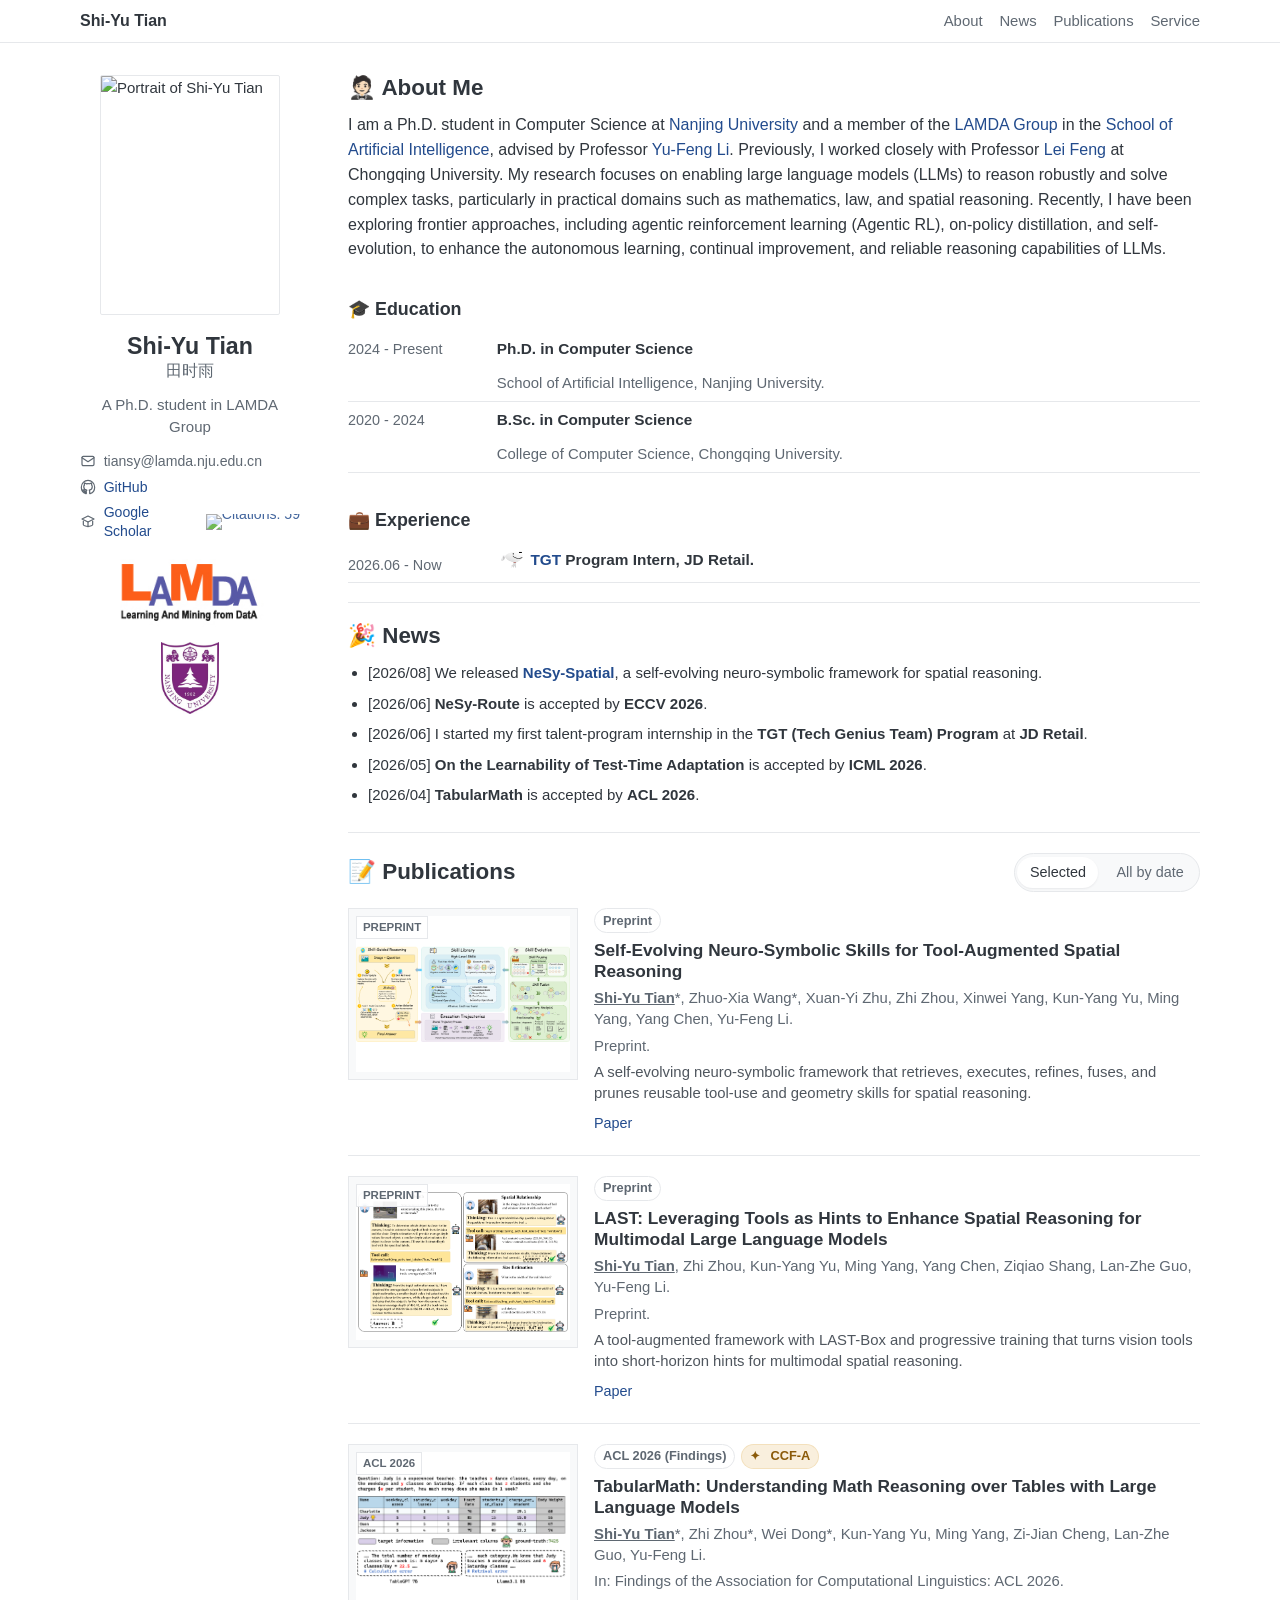
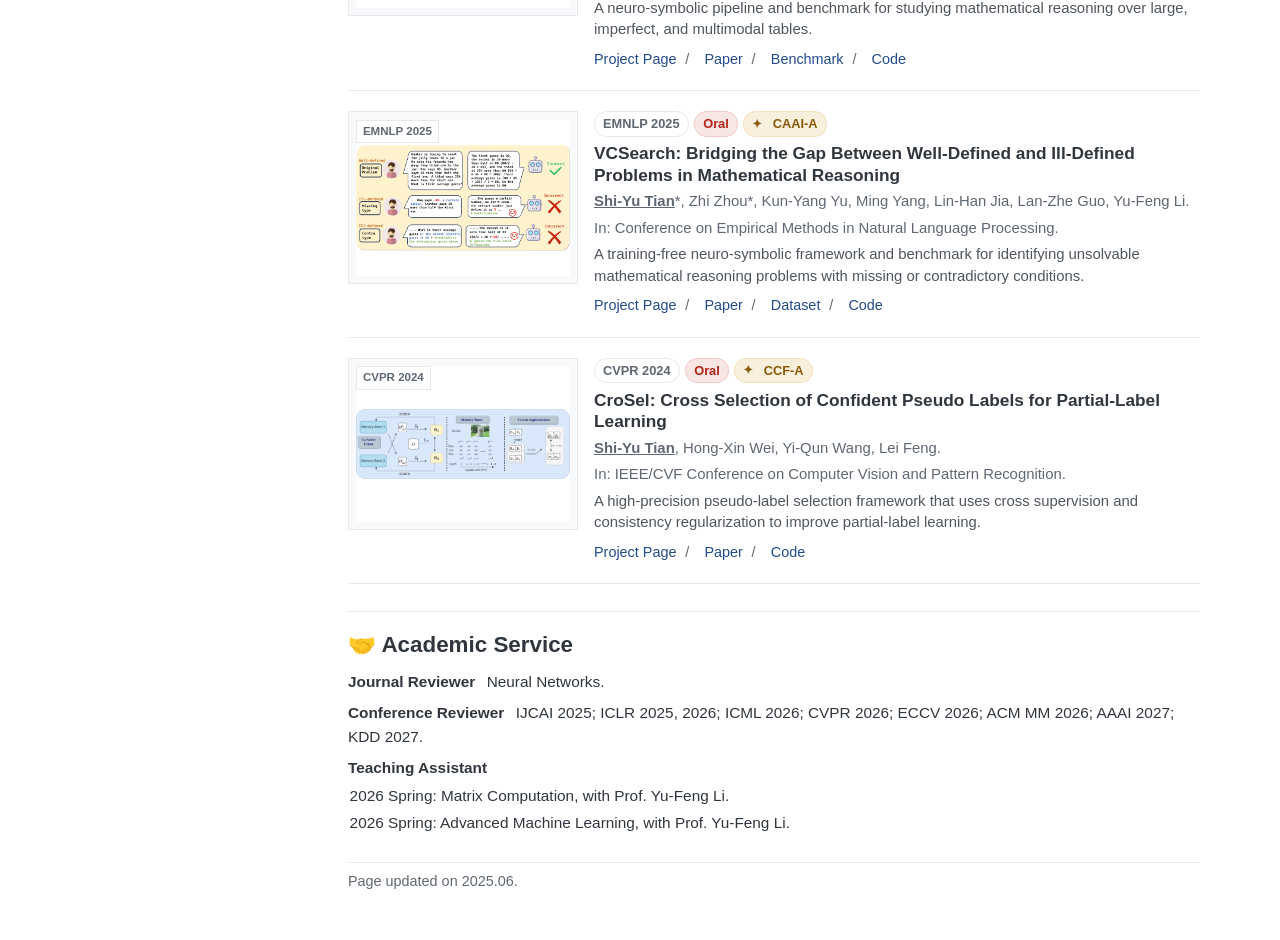
==== index.html @ d5ef9cfc "Update About Me research profile" ====
<!DOCTYPE html>
<html lang="en">
<head>
  <meta charset="utf-8">
  <meta name="viewport" content="width=device-width, initial-scale=1">
  <title>Shi-Yu Tian | Homepage</title>
  <meta
    name="description"
    content="Shi-Yu Tian, Ph.D. student at LAMDA Group, Nanjing University. Research interests include spatial intelligence, neuro-symbolic AI, and trustworthy AI."
  >
  <style>
    :root {
      --bg: #ffffff;
      --bg-soft: #ffffff;
      --card: rgba(255, 255, 255, 0.84);
      --card-strong: #ffffff;
      --ink: #18324a;
      --muted: #61717f;
      --line: rgba(24, 50, 74, 0.1);
      --accent: #b86333;
      --accent-soft: rgba(184, 99, 51, 0.12);
      --forest: #1d6a57;
      --forest-soft: rgba(29, 106, 87, 0.12);
      --gold: #d89a2b;
      --shadow: 0 24px 60px rgba(31, 45, 61, 0.12);
      --display: "Iowan Old Style", "Palatino Linotype", "Book Antiqua", Georgia, serif;
      --body: "Aptos", "Segoe UI", "Helvetica Neue", Arial, sans-serif;
      --mono: "Cascadia Code", "Consolas", "Lucida Console", monospace;
    }

    * { box-sizing: border-box; }
    html { scroll-behavior: smooth; }

    body {
      margin: 0;
      color: var(--ink);
      font-family: var(--body);
      line-height: 1.7;
      background: #ffffff;
    }

    body::before {
      content: none;
    }

    a { color: inherit; text-decoration: none; }
    img { display: block; max-width: 100%; }

    .shell {
      width: min(1020px, calc(100% - 2rem));
      margin: 0 auto;
      position: relative;
      z-index: 1;
    }

    .topbar {
      position: sticky;
      top: 0;
      z-index: 10;
      backdrop-filter: blur(12px);
      background: rgba(255, 255, 255, 0.86);
      border-bottom: 1px solid rgba(24, 50, 74, 0.08);
    }

    .topbar-inner {
      display: flex;
      justify-content: space-between;
      align-items: center;
      gap: 1rem;
      padding: 0.9rem 0;
    }

    .brand {
      display: inline-flex;
      align-items: center;
      gap: 0.8rem;
      font-family: var(--display);
      font-size: 1rem;
      letter-spacing: 0.02em;
    }

    .brand-name {
      font-weight: 700;
    }

    .brand-mark {
      width: 2.35rem;
      height: 2.35rem;
      display: grid;
      place-items: center;
      border-radius: 0.85rem;
      color: #fff8f0;
      background: linear-gradient(145deg, var(--accent) 0%, #cf8557 48%, #f0c36e 100%);
      box-shadow: 0 12px 24px rgba(184, 99, 51, 0.22);
      font-family: var(--mono);
      font-size: 0.95rem;
      font-weight: 700;
    }

    .nav {
      display: flex;
      flex-wrap: wrap;
      gap: 0.95rem;
      color: var(--muted);
      font-size: 0.95rem;
    }

    .nav a:hover { color: var(--ink); }

    .nav-cta {
      display: inline-flex;
      align-items: center;
      justify-content: center;
      padding: 0.14rem 0.46rem;
      border-radius: 0.72rem;
      border: 1px solid rgba(24, 50, 74, 0.05);
      background: rgba(184, 99, 51, 0.05);
      color: var(--muted);
      font-weight: 450;
      font-size: inherit;
    }

    .nav-cta:hover {
      color: var(--ink);
      border-color: rgba(24, 50, 74, 0.08);
      background: rgba(184, 99, 51, 0.08);
    }

    .hero {
      padding: clamp(3rem, 5vw, 4.8rem) 0 2.4rem;
      display: grid;
      grid-template-columns: 290px minmax(0, 1.08fr);
      gap: 1.1rem;
      align-items: stretch;
    }

    .panel {
      border-radius: 1.7rem;
      border: 1px solid rgba(24, 50, 74, 0.08);
      background: var(--card);
      box-shadow: var(--shadow);
      backdrop-filter: blur(14px);
    }

    .profile-panel,
    .intro-panel,
    .section-card,
    .paper-card,
    .mini-card,
    .timeline-card {
      padding: 1.3rem;
    }

    .profile-panel {
      display: grid;
      gap: 1rem;
      align-content: start;
    }

    .portrait-frame {
      padding: 0.8rem;
      border-radius: 1.35rem;
      background: linear-gradient(180deg, rgba(255, 255, 255, 0.92) 0%, rgba(246, 242, 234, 0.72) 100%);
      border: 1px solid rgba(24, 50, 74, 0.08);
    }

    .portrait-frame img {
      width: 100%;
      aspect-ratio: 3 / 4;
      object-fit: cover;
      border-radius: 1rem;
    }

    .badge-row,
    .paper-links {
      display: flex;
      flex-wrap: wrap;
      gap: 0.65rem;
    }

    .profile-caption {
      color: var(--muted);
      font-size: 0.98rem;
      font-weight: 600;
      line-height: 1.45;
      text-align: center;
    }

    .hero-name {
      margin: 0;
      text-align: center;
      font-family: var(--display);
      font-size: clamp(1.95rem, 3.1vw, 2.7rem);
      line-height: 1.02;
      letter-spacing: -0.03em;
    }

    .hero-name span {
      display: block;
      margin-top: 0.22rem;
      color: var(--muted);
      font-size: clamp(0.98rem, 1.6vw, 1.18rem);
      font-family: var(--body);
      letter-spacing: 0.02em;
      font-weight: 700;
    }

    .pill,
    .link-pill,
    .meta-pill {
      display: inline-flex;
      align-items: center;
      justify-content: center;
      gap: 0.4rem;
      min-height: 2rem;
      padding: 0.35rem 0.8rem;
      border-radius: 999px;
      border: 1px solid rgba(24, 50, 74, 0.09);
      background: rgba(255, 255, 255, 0.9);
      font-size: 0.87rem;
      font-weight: 700;
      color: var(--ink);
    }

    .pill.accent,
    .link-pill.primary {
      color: #fff8f0;
      background: linear-gradient(135deg, var(--forest) 0%, #2a8a72 100%);
      border-color: transparent;
    }

    .pill.soft {
      background: var(--accent-soft);
      color: var(--accent);
      border-color: transparent;
    }

    .logo-grid {
      display: grid;
      grid-template-columns: 1fr 110px;
      gap: 0.8rem;
      align-items: center;
    }

    .logo-card {
      display: grid;
      place-items: center;
      min-height: 82px;
      padding: 0.7rem;
      border-radius: 1rem;
      border: 1px solid rgba(24, 50, 74, 0.08);
      background: rgba(255, 255, 255, 0.9);
    }

    .logo-card img {
      max-height: 70px;
      object-fit: contain;
    }

    .intro-panel {
      padding: 1.55rem;
      display: grid;
      gap: 0.95rem;
      align-content: start;
    }

    .eyebrow {
      color: var(--forest);
      text-transform: uppercase;
      letter-spacing: 0.08em;
      font-size: 0.82rem;
      font-weight: 800;
    }

    .lede {
      margin: 0;
      max-width: 760px;
      color: var(--muted);
      font-size: 1.02rem;
    }

    .lede a {
      color: var(--ink);
      font-weight: 600;
      text-decoration: underline;
      text-decoration-thickness: 1px;
      text-underline-offset: 2px;
    }

    .lede a:hover {
      color: var(--forest);
    }

    .identity-list {
      display: flex;
      flex-wrap: wrap;
      gap: 0.85rem 1.2rem;
      align-items: center;
      margin-top: 0.35rem;
    }

    .identity-item {
      display: inline-flex;
      align-items: center;
      gap: 0.55rem;
      padding: 0;
      border: none;
      background: transparent;
      color: var(--muted);
      font-size: 0.92rem;
      line-height: 1;
    }

    .identity-icon {
      width: 1rem;
      height: 1rem;
      flex: 0 0 auto;
      color: var(--forest);
    }

    .identity-item a {
      color: var(--ink);
      font-weight: 600;
      text-decoration: underline;
      text-decoration-thickness: 1px;
      text-underline-offset: 2px;
    }

    .identity-item a:hover {
      color: var(--forest);
    }

    .education-block {
      margin-top: 0.3rem;
      padding: 1.15rem 1.2rem;
      border-radius: 1.3rem;
      border: 1px solid rgba(24, 50, 74, 0.08);
      background: linear-gradient(180deg, rgba(255, 255, 255, 0.96) 0%, rgba(246, 242, 234, 0.84) 100%);
    }

    .education-title {
      margin: 0 0 0.85rem;
      font-size: 1rem;
      font-weight: 800;
      letter-spacing: 0.03em;
      text-transform: uppercase;
      color: var(--accent);
    }

    .education-list {
      display: grid;
      gap: 0.9rem;
    }

    .edu-item {
      display: grid;
      gap: 0.18rem;
      padding-left: 1rem;
      border-left: 2px solid rgba(24, 50, 74, 0.12);
    }

    .edu-period {
      color: var(--forest);
      font-size: 0.86rem;
      font-weight: 800;
      letter-spacing: 0.04em;
      text-transform: uppercase;
    }

    .edu-degree {
      font-size: 1rem;
      font-weight: 700;
      color: var(--ink);
    }

    .edu-meta {
      color: var(--muted);
      font-size: 0.94rem;
    }

    .interest-grid,
    .timeline-grid,
    .section-grid {
      display: grid;
      gap: 1rem;
    }

    .mini-card {
      border-radius: 1.25rem;
      background: linear-gradient(180deg, rgba(255, 255, 255, 0.98) 0%, rgba(247, 243, 234, 0.84) 100%);
      border: 1px solid rgba(24, 50, 74, 0.08);
    }

    .mini-card h3,
    .section-title,
    .paper-content h3,
    .timeline-card h3 {
      margin: 0 0 0.45rem;
      font-size: 1.04rem;
    }

    .mini-card p,
    .timeline-card p,
    .section-intro {
      margin: 0;
      color: var(--muted);
      font-size: 0.95rem;
    }

    .section {
      padding: 1rem 0 2.7rem;
    }

    .section-head {
      display: flex;
      justify-content: space-between;
      align-items: end;
      gap: 1rem;
      margin-bottom: 1.15rem;
    }

    .section-label {
      color: var(--accent);
      text-transform: uppercase;
      letter-spacing: 0.08em;
      font-size: 0.82rem;
      font-weight: 800;
      margin-bottom: 0.25rem;
    }

    .section-title {
      font-family: var(--display);
      font-size: clamp(1.6rem, 3vw, 2.3rem);
      line-height: 1.1;
    }

    .plain-panel {
      padding: 1.35rem 1.4rem;
      border-radius: 1.35rem;
      border: 1px solid rgba(24, 50, 74, 0.08);
      background: linear-gradient(180deg, rgba(255, 255, 255, 0.98) 0%, rgba(245, 241, 233, 0.84) 100%);
    }

    .plain-panel p {
      margin: 0;
      color: var(--muted);
      font-size: 0.98rem;
    }

    .news-list {
      margin: 0;
      padding-left: 1.2rem;
      color: var(--muted);
    }

    .news-panel .news-list {
      max-height: 9rem;
      overflow-y: auto;
      padding-right: 0.75rem;
      scrollbar-gutter: stable;
    }

    .news-panel .news-list::-webkit-scrollbar {
      width: 0.45rem;
    }

    .news-panel .news-list::-webkit-scrollbar-track {
      background: rgba(24, 50, 74, 0.06);
      border-radius: 999px;
    }

    .news-panel .news-list::-webkit-scrollbar-thumb {
      background: rgba(24, 50, 74, 0.24);
      border-radius: 999px;
    }

    .news-list li + li {
      margin-top: 0.75rem;
    }

    .news-list a {
      color: var(--ink);
      text-decoration: underline;
      text-decoration-thickness: 1px;
      text-underline-offset: 2px;
    }

    .service-list {
      display: grid;
      gap: 0.85rem;
    }

    .service-item {
      color: var(--muted);
      font-size: 0.98rem;
    }

    .service-item strong {
      color: var(--ink);
      margin-right: 0.45rem;
    }

    .service-lines {
      display: grid;
      gap: 0.2rem;
      margin-top: 0.28rem;
      padding-left: 0.1rem;
    }

    .news-icon {
      display: inline-flex;
      align-items: center;
      justify-content: center;
      width: 1rem;
      height: 1rem;
      margin-right: 0.28rem;
      color: var(--gold);
      font-size: 0.86rem;
      vertical-align: -0.06rem;
    }

    .timeline-card {
      border-radius: 1.35rem;
      background: linear-gradient(180deg, rgba(255, 255, 255, 0.98) 0%, rgba(242, 236, 225, 0.84) 100%);
      border: 1px solid rgba(24, 50, 74, 0.08);
    }

    .timeline-date {
      display: inline-flex;
      margin-bottom: 0.7rem;
      padding: 0.22rem 0.58rem;
      border-radius: 999px;
      background: var(--forest-soft);
      color: var(--forest);
      font-size: 0.82rem;
      font-weight: 800;
      letter-spacing: 0.04em;
      text-transform: uppercase;
    }

    .pub-group + .pub-group {
      margin-top: 2rem;
    }

    .pub-group-title {
      margin: 0 0 0.85rem;
      font-family: var(--display);
      font-size: 1.45rem;
    }

    .paper-list {
      display: grid;
      gap: 1rem;
    }

    .paper-card {
      display: grid;
      grid-template-columns: minmax(320px, 0.92fr) minmax(0, 1fr);
      gap: 1rem;
      align-items: stretch;
      border-radius: 1.5rem;
      background: linear-gradient(180deg, rgba(255, 255, 255, 0.98) 0%, rgba(245, 241, 233, 0.84) 100%);
      border: 1px solid rgba(24, 50, 74, 0.08);
    }

    .paper-thumb {
      min-height: 228px;
      border-radius: 1.1rem;
      overflow: hidden;
      position: relative;
      isolation: isolate;
      border: 1px solid rgba(24, 50, 74, 0.08);
      background: linear-gradient(135deg, #eef1f7 0%, #faf5ea 100%);
    }

    .paper-thumb img {
      width: 100%;
      height: 100%;
      object-fit: cover;
    }

    .paper-thumb.teaser-contain {
      padding: 0.75rem;
      background: linear-gradient(135deg, #eef2f8 0%, #f7f3eb 100%);
    }

    .paper-thumb.teaser-contain img {
      object-fit: contain;
      border-radius: 0.75rem;
      background: #f5f7fb;
    }

    .thumb-badge {
      position: absolute;
      top: 0.9rem;
      left: 0.9rem;
      z-index: 2;
      padding: 0.28rem 0.58rem;
      border-radius: 999px;
      background: rgba(255, 255, 255, 0.94);
      color: var(--ink);
      font-size: 0.76rem;
      font-weight: 800;
      letter-spacing: 0.04em;
      text-transform: uppercase;
    }

    .thumb-shell {
      height: 100%;
      padding: 1rem;
      display: grid;
      align-content: space-between;
      position: relative;
      overflow: hidden;
    }

    .thumb-shell::before,
    .thumb-shell::after {
      content: "";
      position: absolute;
      border-radius: 999px;
      opacity: 0.88;
    }

    .thumb-title {
      position: relative;
      z-index: 1;
      font-family: var(--display);
      font-size: 2rem;
      line-height: 0.95;
      color: #fffaf2;
      letter-spacing: -0.04em;
    }

    .thumb-subtitle {
      position: relative;
      z-index: 1;
      color: rgba(255, 250, 242, 0.84);
      font-size: 0.9rem;
      font-weight: 600;
      max-width: 220px;
    }

    .thumb-notes {
      position: relative;
      z-index: 1;
      display: flex;
      flex-wrap: wrap;
      gap: 0.45rem;
    }

    .thumb-note {
      padding: 0.18rem 0.5rem;
      border-radius: 999px;
      background: rgba(255, 255, 255, 0.18);
      border: 1px solid rgba(255, 255, 255, 0.16);
      color: #fffaf2;
      font-size: 0.76rem;
      font-weight: 700;
    }

    .thumb-crosel {
      background: linear-gradient(145deg, #243a6f 0%, #2e7f89 52%, #f0bb6d 100%);
    }

    .thumb-crosel::before {
      width: 120px;
      height: 120px;
      right: -26px;
      top: -30px;
      background: rgba(255, 255, 255, 0.12);
    }

    .thumb-crosel::after {
      width: 180px;
      height: 180px;
      left: -50px;
      bottom: -58px;
      background: rgba(255, 255, 255, 0.08);
    }

    .thumb-crosel .bars {
      position: absolute;
      inset: auto 1rem 1rem auto;
      display: grid;
      gap: 0.35rem;
      z-index: 1;
    }

    .thumb-crosel .bars span {
      display: block;
      width: 92px;
      height: 14px;
      border-radius: 999px;
      background: rgba(255, 255, 255, 0.3);
    }

    .thumb-crosel .bars span:nth-child(2) { width: 62px; background: rgba(255, 255, 255, 0.52); }
    .thumb-crosel .bars span:nth-child(3) { width: 78px; background: rgba(255, 255, 255, 0.18); }

    .thumb-ddi { background: linear-gradient(145deg, #16324a 0%, #356f83 48%, #86c0b8 100%); }
    .thumb-lawgpt { background: linear-gradient(145deg, #4c2e26 0%, #93603a 42%, #f0c177 100%); }
    .thumb-tabular { background: linear-gradient(145deg, #4c2147 0%, #7a4667 45%, #f1b58c 100%); }

    .thumb-grid-art {
      position: absolute;
      inset: auto 1rem 1rem auto;
      width: 110px;
      height: 74px;
      display: grid;
      grid-template-columns: repeat(3, 1fr);
      gap: 0.3rem;
      z-index: 1;
    }

    .thumb-grid-art span {
      border-radius: 0.5rem;
      background: rgba(255, 255, 255, 0.22);
      border: 1px solid rgba(255, 255, 255, 0.16);
    }

    .paper-content {
      display: grid;
      gap: 0.7rem;
      align-content: start;
    }

    .paper-head {
      display: flex;
      flex-wrap: wrap;
      gap: 0.45rem;
    }

    .meta-pill {
      font-size: 0.76rem;
      min-height: 1.8rem;
      padding-inline: 0.7rem;
    }

    .meta-pill.oral {
      background: rgba(196, 52, 46, 0.12);
      color: #b42318;
      border-color: transparent;
    }

    .meta-pill.rank {
      background: rgba(24, 50, 74, 0.08);
      color: var(--ink);
      border-color: transparent;
    }

    .meta-pill.highlight-rank {
      background: rgba(216, 154, 43, 0.14);
      color: #9b6406;
      border-color: transparent;
    }

    .meta-pill.highlight-rank::before {
      content: "✦";
      margin-right: 0.3rem;
      font-size: 0.78rem;
      line-height: 1;
    }

    .paper-content h3 {
      font-size: 1.25rem;
      line-height: 1.25;
    }

    .paper-authors,
    .paper-venue,
    .paper-summary {
      margin: 0;
      color: var(--muted);
      font-size: 0.95rem;
    }

    .paper-summary {
      color: #7a5333;
    }

    .link-pill {
      transition: transform 180ms ease, box-shadow 180ms ease;
    }

    .link-pill:hover {
      transform: translateY(-2px);
      box-shadow: 0 10px 18px rgba(24, 50, 74, 0.1);
    }

    .section-grid {
      grid-template-columns: repeat(3, minmax(0, 1fr));
    }

    .footer {
      padding: 1.2rem 0 3rem;
      color: var(--muted);
      font-size: 0.94rem;
    }

    .fade-up {
      opacity: 0;
      transform: translateY(18px);
      animation: fade-up 700ms ease forwards;
      animation-delay: var(--delay, 0ms);
    }

    @keyframes fade-up {
      to {
        opacity: 1;
        transform: translateY(0);
      }
    }

    @media (max-width: 980px) {
      .hero,
      .paper-card,
      .section-grid {
        grid-template-columns: 1fr;
      }
    }

    @media (max-width: 720px) {
      .topbar-inner,
      .section-head {
        flex-direction: column;
        align-items: start;
      }

      .paper-links {
        width: 100%;
      }

      .link-pill,
      .paper-links .link-pill {
        flex: 1 1 160px;
      }

      .logo-grid {
        grid-template-columns: 1fr;
      }
    }

    /* Simplified homepage pass inspired by zhouz.dev. */
    :root {
      --bg: #ffffff;
      --ink: #30363d;
      --muted: #5f6872;
      --line: #e6e8eb;
      --accent: #224b8d;
      --accent-soft: #f4f7fb;
      --forest: #224b8d;
      --forest-soft: #edf3fb;
      --gold: #a45c1d;
      --shadow: none;
      --display: "Trebuchet MS", "Aptos", "Segoe UI", Helvetica, Arial, sans-serif;
      --body: "Trebuchet MS", "Aptos", "Segoe UI", Helvetica, Arial, sans-serif;
      --mono: Monaco, Consolas, "Lucida Console", monospace;
    }

    body {
      color: var(--ink);
      font-size: 15px;
      line-height: 1.55;
      background: var(--bg);
    }

    a {
      color: var(--accent);
      text-decoration: none;
    }

    a:hover {
      color: #142d55;
      text-decoration: underline;
      text-underline-offset: 2px;
    }

    .shell {
      width: min(1120px, calc(100% - 2rem));
    }

    .topbar {
      background: rgba(255, 255, 255, 0.96);
      border-bottom: 1px solid var(--line);
      backdrop-filter: none;
    }

    .topbar-inner {
      padding: 0.55rem 0;
    }

    .brand {
      gap: 0;
      color: var(--ink);
      font-family: var(--body);
      font-weight: 700;
      letter-spacing: 0;
    }

    .brand-mark {
      display: none;
    }

    .nav {
      gap: 1.05rem;
      color: var(--muted);
      font-size: 0.93rem;
    }

    .nav a {
      color: inherit;
    }

    .nav a:hover {
      color: var(--accent);
    }

    .nav-cta {
      padding: 0;
      border: 0;
      background: transparent;
      color: inherit;
      font-weight: 400;
    }

    .site-layout {
      display: grid;
      grid-template-columns: 220px minmax(0, 1fr);
      gap: clamp(1.8rem, 4vw, 3rem);
      align-items: start;
      padding-top: 2rem;
    }

    .content-flow {
      min-width: 0;
    }

    .panel,
    .plain-panel,
    .paper-card,
    .mini-card,
    .timeline-card,
    .education-block,
    .logo-card,
    .portrait-frame {
      border-radius: 0;
      box-shadow: none;
      backdrop-filter: none;
    }

    .profile-panel {
      position: sticky;
      top: 4.2rem;
      display: grid;
      gap: 0.8rem;
      align-content: start;
      justify-items: center;
      padding: 0;
      border: 0;
      background: transparent;
    }

    .portrait-frame {
      padding: 0;
      border: 0;
      background: transparent;
    }

    .portrait-frame img {
      width: 180px;
      height: auto;
      border-radius: 2px;
      object-fit: contain;
      border: 1px solid var(--line);
    }

    .hero-name {
      margin-top: 0.3rem;
      color: var(--ink);
      font-family: var(--body);
      font-size: 1.45rem;
      line-height: 1.18;
      letter-spacing: 0;
      text-align: center;
    }

    .hero-name span {
      margin-top: 0.12rem;
      color: var(--muted);
      font-family: var(--body);
      font-size: 1rem;
      font-weight: 400;
      letter-spacing: 0;
    }

    .profile-caption {
      color: var(--muted);
      font-size: 0.94rem;
      font-weight: 400;
      text-align: center;
    }

    .logo-grid {
      display: flex;
      flex-direction: column;
      align-items: center;
      justify-content: center;
      gap: 0.7rem;
      margin-top: 0.3rem;
    }

    .logo-card {
      min-height: 0;
      padding: 0;
      border: 0;
      background: transparent;
    }

    .logo-card img {
      max-width: 176px;
      max-height: 72px;
      object-fit: contain;
      opacity: 0.9;
    }

    .intro-panel {
      padding: 0 0 1.2rem;
      border: 0;
      background: transparent;
      display: grid;
      gap: 0.7rem;
    }

    .eyebrow,
    .section-label {
      color: var(--muted);
      font-size: 0.9rem;
      font-weight: 700;
      letter-spacing: 0;
      text-transform: none;
    }

    .lede {
      max-width: none;
      color: var(--ink);
      font-size: 1rem;
    }

    .lede a,
    .identity-item a,
    .news-list a {
      color: var(--accent);
      font-weight: 400;
      text-decoration: none;
    }

    .identity-list {
      display: grid;
      width: 100%;
      gap: 0.42rem;
      justify-items: start;
      margin-top: 0.1rem;
    }

    .identity-item {
      display: grid;
      grid-template-columns: 1rem minmax(0, 1fr);
      column-gap: 0.48rem;
      align-items: center;
      width: 100%;
      color: var(--muted);
      font-size: 0.88rem;
      line-height: 1.35;
      overflow-wrap: anywhere;
    }

    .identity-icon {
      grid-column: 1;
      color: var(--muted);
    }

    .profile-panel .identity-item > span,
    .profile-panel .identity-item > a:first-of-type {
      grid-column: 2;
    }

    .profile-panel .identity-item > a + a {
      grid-column: 2;
      margin-left: 0 !important;
      margin-top: 0.1rem;
    }

    .profile-panel .identity-item > .scholar-links {
      grid-column: 2;
      display: inline-flex;
      align-items: center;
      gap: 0.42rem;
      min-width: 0;
    }

    .profile-panel .scholar-links .citation-badge {
      flex: 0 0 auto;
      line-height: 0;
      opacity: 0.86;
    }

    .profile-panel .scholar-links .citation-badge img {
      height: 16px;
      width: auto;
      vertical-align: top;
    }

    .identity-item img {
      display: inline-block;
    }

    .education-block {
      margin-top: 0.4rem;
      padding: 0;
      border: 0;
      background: transparent;
    }

    .education-title {
      margin: 1rem 0 0.45rem;
      color: var(--ink);
      font-size: 1.12rem;
      letter-spacing: 0;
      text-transform: none;
    }

    .education-list {
      gap: 0;
    }

    .edu-item {
      grid-template-columns: 8.6rem minmax(0, 1fr);
      gap: 0.7rem;
      align-items: baseline;
      padding: 0.38rem 0;
      border-left: 0;
      border-bottom: 1px solid var(--line);
    }

    .edu-period {
      color: var(--muted);
      font-size: 0.9rem;
      font-weight: 400;
      letter-spacing: 0;
      text-transform: none;
    }

    .edu-degree {
      color: var(--ink);
      font-size: 0.96rem;
      font-weight: 700;
    }

    .edu-meta {
      grid-column: 2;
      color: var(--muted);
      font-size: 0.93rem;
    }

    .experience-line {
      display: inline-flex;
      align-items: center;
      gap: 0.35rem;
      min-width: 0;
      flex-wrap: wrap;
    }

    .jd-dog-icon {
      display: inline-flex;
      align-items: center;
      width: 28px;
      height: 20px;
      flex: 0 0 auto;
    }

    .jd-dog-icon img {
      width: 28px;
      height: 20px;
      object-fit: contain;
    }

    .section {
      padding: 1.25rem 0 1.7rem;
      border-top: 1px solid var(--line);
    }

    .section-head {
      display: block;
      margin-bottom: 0.7rem;
    }

    .section-label {
      display: none;
    }

    .section-title {
      margin: 0;
      color: var(--ink);
      font-family: var(--body);
      font-size: 1.4rem;
      line-height: 1.2;
      letter-spacing: 0;
    }

    .section-intro {
      max-width: none;
      margin-top: 0.35rem;
      color: var(--muted);
      font-size: 0.94rem;
    }

    .plain-panel {
      padding: 0;
      border: 0;
      background: transparent;
    }

    .news-panel .news-list {
      max-height: 9rem;
      overflow-y: auto;
      padding-right: 0.75rem;
      scrollbar-gutter: stable;
    }

    .news-panel .news-list::-webkit-scrollbar {
      width: 0.45rem;
    }

    .news-panel .news-list::-webkit-scrollbar-track {
      background: rgba(48, 54, 61, 0.06);
      border-radius: 999px;
    }

    .news-panel .news-list::-webkit-scrollbar-thumb {
      background: rgba(48, 54, 61, 0.24);
      border-radius: 999px;
    }

    .news-list {
      padding-left: 1.25rem;
      color: var(--ink);
    }

    .news-list li + li {
      margin-top: 0.45rem;
    }

    .news-icon {
      display: none;
    }

    .paper-list {
      gap: 1.25rem;
    }

    .paper-card {
      grid-template-columns: minmax(160px, 230px) minmax(0, 1fr);
      gap: 1rem;
      align-items: start;
      padding: 0 0 1.25rem;
      border: 0;
      border-bottom: 1px solid var(--line);
      background: transparent;
    }

    .paper-thumb {
      min-height: 0;
      aspect-ratio: 4 / 3;
      border-radius: 0;
      border: 1px solid var(--line);
      background: #f8f9fa;
    }

    .paper-thumb.teaser-contain {
      padding: 0.45rem;
      background: #f8f9fa;
    }

    .paper-thumb.teaser-contain img {
      border-radius: 0;
      background: #ffffff;
    }

    .thumb-badge {
      top: 0.45rem;
      left: 0.45rem;
      padding: 0.12rem 0.36rem;
      border-radius: 0;
      border: 1px solid var(--line);
      background: rgba(255, 255, 255, 0.92);
      color: var(--muted);
      font-size: 0.72rem;
      font-weight: 700;
      letter-spacing: 0;
    }

    .paper-content {
      gap: 0.3rem;
    }

    .paper-head {
      gap: 0.35rem;
      margin-bottom: 0.1rem;
    }

    .meta-pill {
      min-height: 1.55rem;
      padding: 0.12rem 0.5rem;
      border: 1px solid var(--line);
      border-radius: 999px;
      background: #ffffff;
      color: var(--muted);
      font-size: 0.8rem;
      font-weight: 700;
    }

    .meta-pill + .meta-pill::before {
      content: none;
    }

    .meta-pill.oral {
      background: rgba(196, 52, 46, 0.12);
      color: #b42318;
      border-color: rgba(196, 52, 46, 0.16);
    }

    .meta-pill.rank,
    .meta-pill.highlight-rank {
      background: rgba(216, 154, 43, 0.16);
      color: #8a5a09;
      border-color: rgba(216, 154, 43, 0.18);
    }

    .meta-pill.highlight-rank::before {
      content: "✦";
      margin-right: 0.25rem;
      font-size: 0.72rem;
      line-height: 1;
    }

    .paper-content h3 {
      margin: 0;
      color: var(--ink);
      font-size: 1.08rem;
      line-height: 1.25;
    }

    .paper-authors,
    .paper-venue,
    .paper-summary {
      color: var(--muted);
      font-size: 0.93rem;
      line-height: 1.45;
    }

    .paper-summary {
      color: #4f565e;
    }

    .paper-links {
      gap: 0.35rem 0.55rem;
      margin-top: 0.15rem;
    }

    .link-pill,
    .link-pill.primary {
      min-height: 0;
      padding: 0;
      border: 0;
      border-radius: 0;
      background: transparent;
      color: var(--accent);
      font-size: 0.9rem;
      font-weight: 400;
    }

    .link-pill:hover,
    .link-pill.primary:hover {
      transform: none;
      box-shadow: none;
      color: #142d55;
      text-decoration: underline;
    }

    .link-pill + .link-pill::before {
      content: "/";
      margin-right: 0.55rem;
      color: var(--muted);
      text-decoration: none;
    }

    .publication-tabs {
      display: inline-flex;
      align-items: center;
      gap: 0.35rem;
      padding: 0.18rem;
      border: 1px solid var(--line);
      border-radius: 999px;
      background: #f8f9fa;
    }

    #publications .section-head {
      display: flex;
      align-items: center;
      justify-content: space-between;
      gap: 1rem;
    }

    .publication-tab {
      min-height: 1.9rem;
      padding: 0.2rem 0.78rem;
      border: 0;
      border-radius: 999px;
      background: transparent;
      color: var(--muted);
      font: inherit;
      font-size: 0.9rem;
      cursor: pointer;
    }

    .publication-tab.is-active {
      background: #ffffff;
      color: var(--ink);
      box-shadow: 0 1px 2px rgba(48, 54, 61, 0.08);
    }

    .publication-panel[hidden] {
      display: none;
    }

    .publication-panel {
      margin-top: 1rem;
    }

    .home-pub-list {
      margin: 0;
      padding-left: 1.25rem;
    }

    .home-pub-list li + li {
      margin-top: 1rem;
    }

    .home-publication-group + .home-publication-group {
      margin-top: 1.45rem;
    }

    .pub-title {
      color: var(--ink);
      font-weight: 700;
      line-height: 1.35;
    }

    .pub-authors,
    .pub-venue,
    .pub-links {
      color: var(--muted);
      font-size: 0.94rem;
      line-height: 1.45;
    }

    .venue-abbr {
      color: var(--accent);
      font-weight: 700;
    }

    .venue-oral {
      color: #a3232a;
      font-weight: 700;
    }

    .pub-meta {
      display: flex;
      flex-wrap: wrap;
      gap: 0.45rem;
      margin: 0;
    }

    .pub-actions {
      display: flex;
      align-items: center;
      flex-wrap: wrap;
      gap: 0.4rem 0.7rem;
      margin-top: 0.35rem;
    }

    .rating-pill {
      display: inline-flex;
      align-items: center;
      justify-content: center;
      min-height: 1.55rem;
      padding: 0.12rem 0.5rem;
      border: 1px solid var(--line);
      border-radius: 999px;
      background: #ffffff;
      color: var(--ink);
      font-size: 0.76rem;
      font-weight: 700;
    }

    .rating-pill.ccf,
    .rating-pill.caai {
      background: rgba(216, 154, 43, 0.16);
      color: #8a5a09;
      border-color: rgba(216, 154, 43, 0.18);
    }

    .pub-links a {
      color: var(--accent);
    }

    .pub-links a + a {
      margin-left: 0.5em;
    }

    .pub-links a + a::before {
      content: "· ";
      display: inline-block;
      margin-right: 0.15em;
      color: var(--muted);
      text-decoration: none;
    }

    .service-list {
      gap: 0.45rem;
    }

    .service-item {
      color: var(--ink);
      font-size: 0.96rem;
    }

    .service-item strong {
      color: var(--ink);
    }

    .citation-chart-panel {
      display: grid;
      gap: 0.85rem;
    }

    .citation-chart {
      width: 100%;
      min-height: 210px;
      color: var(--ink);
    }

    .citation-chart svg {
      display: block;
      width: 100%;
      height: auto;
      overflow: visible;
    }

    .citation-chart .axis,
    .citation-chart .grid-line {
      stroke: var(--line);
      stroke-width: 1;
    }

    .citation-chart .trend-line {
      fill: none;
      stroke: var(--accent);
      stroke-width: 2.6;
      stroke-linecap: round;
      stroke-linejoin: round;
    }

    .citation-chart .trend-area {
      fill: rgba(34, 75, 141, 0.08);
    }

    .citation-chart .point {
      fill: #ffffff;
      stroke: var(--accent);
      stroke-width: 2;
    }

    .citation-chart text {
      fill: var(--muted);
      font-family: var(--body);
      font-size: 12px;
    }

    .citation-chart .value-label {
      fill: var(--ink);
      font-weight: 700;
    }

    .citation-meta {
      display: flex;
      flex-wrap: wrap;
      gap: 0.35rem 1rem;
      color: var(--muted);
      font-size: 0.9rem;
    }

    .citation-meta strong {
      color: var(--ink);
    }

    .footer {
      padding: 0.4rem 0 3rem;
      border-top: 1px solid var(--line);
      color: var(--muted);
      font-size: 0.9rem;
    }

    .fade-up {
      opacity: 1;
      transform: none;
      animation: none;
    }

    .is-hidden {
      display: none;
    }

    @media (max-width: 900px) {
      .site-layout {
        grid-template-columns: 1fr;
        gap: 1.6rem;
      }

      .profile-panel {
        position: static;
        max-width: 280px;
        margin: 0 auto;
      }
    }

    @media (max-width: 720px) {
      .topbar-inner {
        align-items: start;
      }

      .nav {
        gap: 0.65rem 0.9rem;
      }

      .paper-card {
        grid-template-columns: 1fr;
      }

      .paper-thumb {
        max-width: 360px;
      }

      .edu-item {
        grid-template-columns: 1fr;
        gap: 0.12rem;
      }

      .edu-meta {
        grid-column: auto;
      }

    }
  </style>
</head>
<body>
  <header class="topbar">
    <div class="shell topbar-inner">
      <a class="brand" href="#top">
        <span class="brand-mark">SY</span>
        <span class="brand-name">Shi-Yu Tian</span>
      </a>
      <nav class="nav">
        <a href="#about">About</a>
        <a href="#news">News</a>
        <a href="#publications">Publications</a>
        <a href="#service">Service</a>
      </nav>
    </div>
  </header>

  <main class="shell site-layout" id="top">
    <aside class="panel profile-panel fade-up" id="about" style="--delay: 40ms;">
        <div class="portrait-frame">
          <img src="./src/tiansy.jpg" alt="Portrait of Shi-Yu Tian">
        </div>
        <h1 class="hero-name">Shi-Yu Tian<span>&#30000;&#26102;&#38632;</span></h1>
        <div class="profile-caption">A Ph.D. student in LAMDA Group</div>
        <div class="identity-list">
          <div class="identity-item">
            <svg class="identity-icon" viewBox="0 0 24 24" fill="none" stroke="currentColor" stroke-width="1.8" stroke-linecap="round" stroke-linejoin="round" aria-hidden="true">
              <rect x="3" y="5" width="18" height="14" rx="2"></rect>
              <path d="M3 7l9 6 9-6"></path>
            </svg>
            <span>tiansy@lamda.nju.edu.cn</span>
          </div>
          <div class="identity-item">
            <svg class="identity-icon" viewBox="0 0 24 24" fill="none" stroke="currentColor" stroke-width="1.8" stroke-linecap="round" stroke-linejoin="round" aria-hidden="true">
              <path d="M12 2C6.48 2 2 6.58 2 12.23c0 4.52 2.87 8.35 6.84 9.7.5.09.68-.22.68-.49 0-.24-.01-1.03-.01-1.87-2.78.62-3.37-1.2-3.37-1.2-.45-1.18-1.11-1.49-1.11-1.49-.91-.64.07-.63.07-.63 1 .07 1.53 1.06 1.53 1.06.9 1.57 2.35 1.12 2.92.86.09-.67.35-1.12.64-1.38-2.22-.26-4.55-1.14-4.55-5.06 0-1.12.39-2.03 1.03-2.75-.1-.26-.45-1.31.1-2.74 0 0 .84-.27 2.75 1.05A9.35 9.35 0 0 1 12 6.83c.85 0 1.71.12 2.51.36 1.91-1.32 2.75-1.05 2.75-1.05.55 1.43.2 2.48.1 2.74.64.72 1.03 1.63 1.03 2.75 0 3.93-2.34 4.8-4.57 5.05.36.32.68.95.68 1.92 0 1.39-.01 2.5-.01 2.84 0 .27.18.59.69.49A10.25 10.25 0 0 0 22 12.23C22 6.58 17.52 2 12 2z"></path>
            </svg>
            <a href="https://github.com/jokersio-tsy" target="_blank" rel="noreferrer">GitHub</a>
          </div>
          <div class="identity-item">
            <svg class="identity-icon" viewBox="0 0 24 24" fill="none" stroke="currentColor" stroke-width="1.8" stroke-linecap="round" stroke-linejoin="round" aria-hidden="true">
              <path d="M12 3l9 4.5-9 4.5-9-4.5L12 3z"></path>
              <path d="M5 10.5V16c0 .8 3.1 2.5 7 2.5s7-1.7 7-2.5v-5.5"></path>
              <path d="M12 12v7"></path>
            </svg>
            <span class="scholar-links">
              <a href="https://scholar.google.com/citations?user=2UwjVasAAAAJ" target="_blank" rel="noreferrer">Google Scholar</a>
              <a class="citation-badge" href="https://scholar.google.com/citations?user=2UwjVasAAAAJ" target="_blank" rel="noreferrer" aria-label="Google Scholar citation count">
                <img id="scholar-total-citations" src="https://img.shields.io/endpoint?url=https%3A%2F%2Fraw.githubusercontent.com%2Fjokersio-tsy%2Fjokersio-tsy.github.io%2Fgoogle-scholar-stats%2Fgs_data_shieldsio.json&logo=Google%20Scholar&labelColor=f6f6f6&color=9cf&style=flat&label=citations" alt="Google Scholar citations">
              </a>
            </span>
          </div>
        </div>
        <div class="logo-grid">
          <div class="logo-card">
            <img src="./src/lamda.jpg" alt="LAMDA Group logo">
          </div>
          <div class="logo-card">
            <img src="./src/nju.jpg" alt="Nanjing University logo">
          </div>
        </div>
    </aside>

    <div class="content-flow">
      <section class="panel intro-panel fade-up" style="--delay: 120ms;">
        <h2 class="section-title">🤵🏻 About Me</h2>
        <p class="lede">
          I am a Ph.D. student in Computer Science at <a href="https://www.nju.edu.cn/" target="_blank" rel="noreferrer">Nanjing University</a>
          and a member of the <a href="https://www.lamda.nju.edu.cn/" target="_blank" rel="noreferrer">LAMDA Group</a> in the
          <a href="https://ai.nju.edu.cn/" target="_blank" rel="noreferrer">School of Artificial Intelligence</a>, advised by Professor
          <a href="http://www.lamda.nju.edu.cn/liyf/" target="_blank" rel="noreferrer">Yu-Feng Li</a>. Previously, I worked closely with
          Professor <a href="https://lfeng1995.github.io/index.html" target="_blank" rel="noreferrer">Lei Feng</a> at Chongqing University.
          My research focuses on enabling large language models (LLMs) to reason robustly and solve complex tasks, particularly in practical
          domains such as mathematics, law, and spatial reasoning. Recently, I have been exploring frontier approaches, including agentic
          reinforcement learning (Agentic RL), on-policy distillation, and self-evolution, to enhance the autonomous learning, continual
          improvement, and reliable reasoning capabilities of LLMs.
        </p>
        <div class="education-block">
          <h3 class="education-title">🎓 Education</h3>
          <div class="education-list">
            <div class="edu-item">
              <div class="edu-period">2024 - Present</div>
              <div class="edu-degree">Ph.D. in Computer Science</div>
              <div class="edu-meta">School of Artificial Intelligence, Nanjing University.</div>
            </div>
            <div class="edu-item">
              <div class="edu-period">2020 - 2024</div>
              <div class="edu-degree">B.Sc. in Computer Science</div>
              <div class="edu-meta">College of Computer Science, Chongqing University.</div>
            </div>
          </div>
        </div>
        <div class="education-block">
          <h3 class="education-title">💼 Experience</h3>
          <div class="education-list">
            <div class="edu-item experience-item">
              <div class="edu-period">2026.06 - Now</div>
              <div class="edu-degree experience-line">
                <span class="jd-dog-icon" aria-hidden="true">
                  <img src="./src/jd-dog.svg" alt="">
                </span>
                <span><a href="https://campus.jd.com/#/talentProject" target="_blank" rel="noreferrer">TGT</a> Program Intern, JD Retail.</span>
              </div>
            </div>
          </div>
        </div>
      </section>

    <section class="section" id="news">
      <div class="section-head">
        <h2 class="section-title">🎉 News</h2>
      </div>
      <div class="plain-panel news-panel fade-up" style="--delay: 30ms;">
        <ul class="news-list">
          <li>[2026/08] We released <a href="https://arxiv.org/abs/2608.07955" target="_blank" rel="noreferrer"><b>NeSy-Spatial</b></a>, a self-evolving neuro-symbolic framework for spatial reasoning.</li>
          <li>[2026/06] <span class="news-icon" aria-hidden="true">&#10022;</span><b>NeSy-Route</b> is accepted by <b>ECCV 2026</b>.</li>
          <li>[2026/06] I started my first talent-program internship in the <b>TGT (Tech Genius Team) Program</b> at <b>JD Retail</b>.</li>
          <li>[2026/05] <span class="news-icon" aria-hidden="true">&#10022;</span><b>On the Learnability of Test-Time Adaptation</b> is accepted by <b>ICML 2026</b>.</li>
          <li>[2026/04] <span class="news-icon" aria-hidden="true">&#10022;</span><b>TabularMath</b> is accepted by <b>ACL 2026</b>.</li>
          <li>[2026/04] We released the <a href="https://arxiv.org/abs/2604.09712" target="_blank" rel="noreferrer">LAST</a> paper, a tool-augmented framework for spatial reasoning.</li>
          <li>[2025/08] <span class="news-icon" aria-hidden="true">&#10022;</span><b>VCSearch</b> is accepted by <b>EMNLP 2025 (Oral)</b>.</li>
          <li>[2025/06] We released the <a href="https://huggingface.co/datasets/kevin715/PMC" target="_blank" rel="noreferrer">PMC</a> benchmark of VCSearch.</li>
          <li>[2025/05] We released <a href="https://huggingface.co/datasets/kevin715/TabularGSM" target="_blank" rel="noreferrer">TabularMath</a>, a reasoning-intensive table QA benchmark.</li>
          <li>[2024/12] One paper is accepted by <b>Frontiers of Computer Science</b>.</li>
          <li>[2024/02] <span class="news-icon" aria-hidden="true">&#10022;</span><b>CroSel</b> is accepted by <b>CVPR 2024 (Oral)</b>.</li>
        </ul>
      </div>
    </section>

    <section class="section" id="publications">
      <div class="section-head">
        <h2 class="section-title">📝 Publications</h2>
        <div class="publication-tabs" role="tablist" aria-label="Publication view">
          <button class="publication-tab is-active" type="button" role="tab" aria-selected="true" aria-controls="selected-publications-panel" data-publication-view="selected">Selected</button>
          <button class="publication-tab" type="button" role="tab" aria-selected="false" aria-controls="all-publications-panel" data-publication-view="all">All by date</button>
        </div>
      </div>

      <div class="pub-group publication-panel" id="selected-publications-panel" role="tabpanel">
        <div class="paper-list" id="selected-works-list"></div>
      </div>
      <div class="pub-group publication-panel" id="all-publications-panel" role="tabpanel" hidden>
        <div class="home-publication-group">
          <h3 class="pub-group-title">Conference Papers</h3>
          <ol class="pub-list home-pub-list" id="home-conference-list"></ol>
        </div>
        <div class="home-publication-group">
          <h3 class="pub-group-title">Journal Papers</h3>
          <ol class="pub-list home-pub-list" id="home-journal-list"></ol>
        </div>
        <div class="home-publication-group">
          <h3 class="pub-group-title">Preprints and Workshop Papers</h3>
          <ol class="pub-list home-pub-list" id="home-preprint-list"></ol>
        </div>
      </div>
    </section>

    <section class="section" id="service">
      <div class="section-head">
        <h2 class="section-title">🤝 Academic Service</h2>
      </div>
      <div class="plain-panel fade-up" style="--delay: 30ms;">
        <div class="service-list">
          <div class="service-item">
            <strong>Journal Reviewer</strong>
            Neural Networks.
          </div>
          <div class="service-item">
            <strong>Conference Reviewer</strong>
            IJCAI 2025; ICLR 2025, 2026; ICML 2026; CVPR 2026; ECCV 2026; ACM MM 2026; AAAI 2027; KDD 2027.
          </div>
          <div class="service-item">
            <strong>Teaching Assistant</strong>
            <div class="service-lines">
              <div>2026 Spring: Matrix Computation, with Prof. Yu-Feng Li.</div>
              <div>2026 Spring: Advanced Machine Learning, with Prof. Yu-Feng Li.</div>
            </div>
          </div>
        </div>
      </div>
    </section>

    <section class="section is-hidden" id="citations">
      <div class="section-head">
        <h2 class="section-title">📈 Citations</h2>
      </div>
      <div class="plain-panel citation-chart-panel fade-up" style="--delay: 30ms;">
        <div class="citation-chart" id="citation-chart" aria-label="Google Scholar citations per year"></div>
        <div class="citation-meta" id="citation-chart-meta"></div>
      </div>
    </section>

    <footer class="footer">
      Page updated on 2025.06.
    </footer>
    </div>
  </main>
  <script src="./assets/data/publications.js?v=20260811-nesy-spatial"></script>
  <script src="./assets/js/site-render.js?v=20260618-paper-links"></script>
</body>
</html>
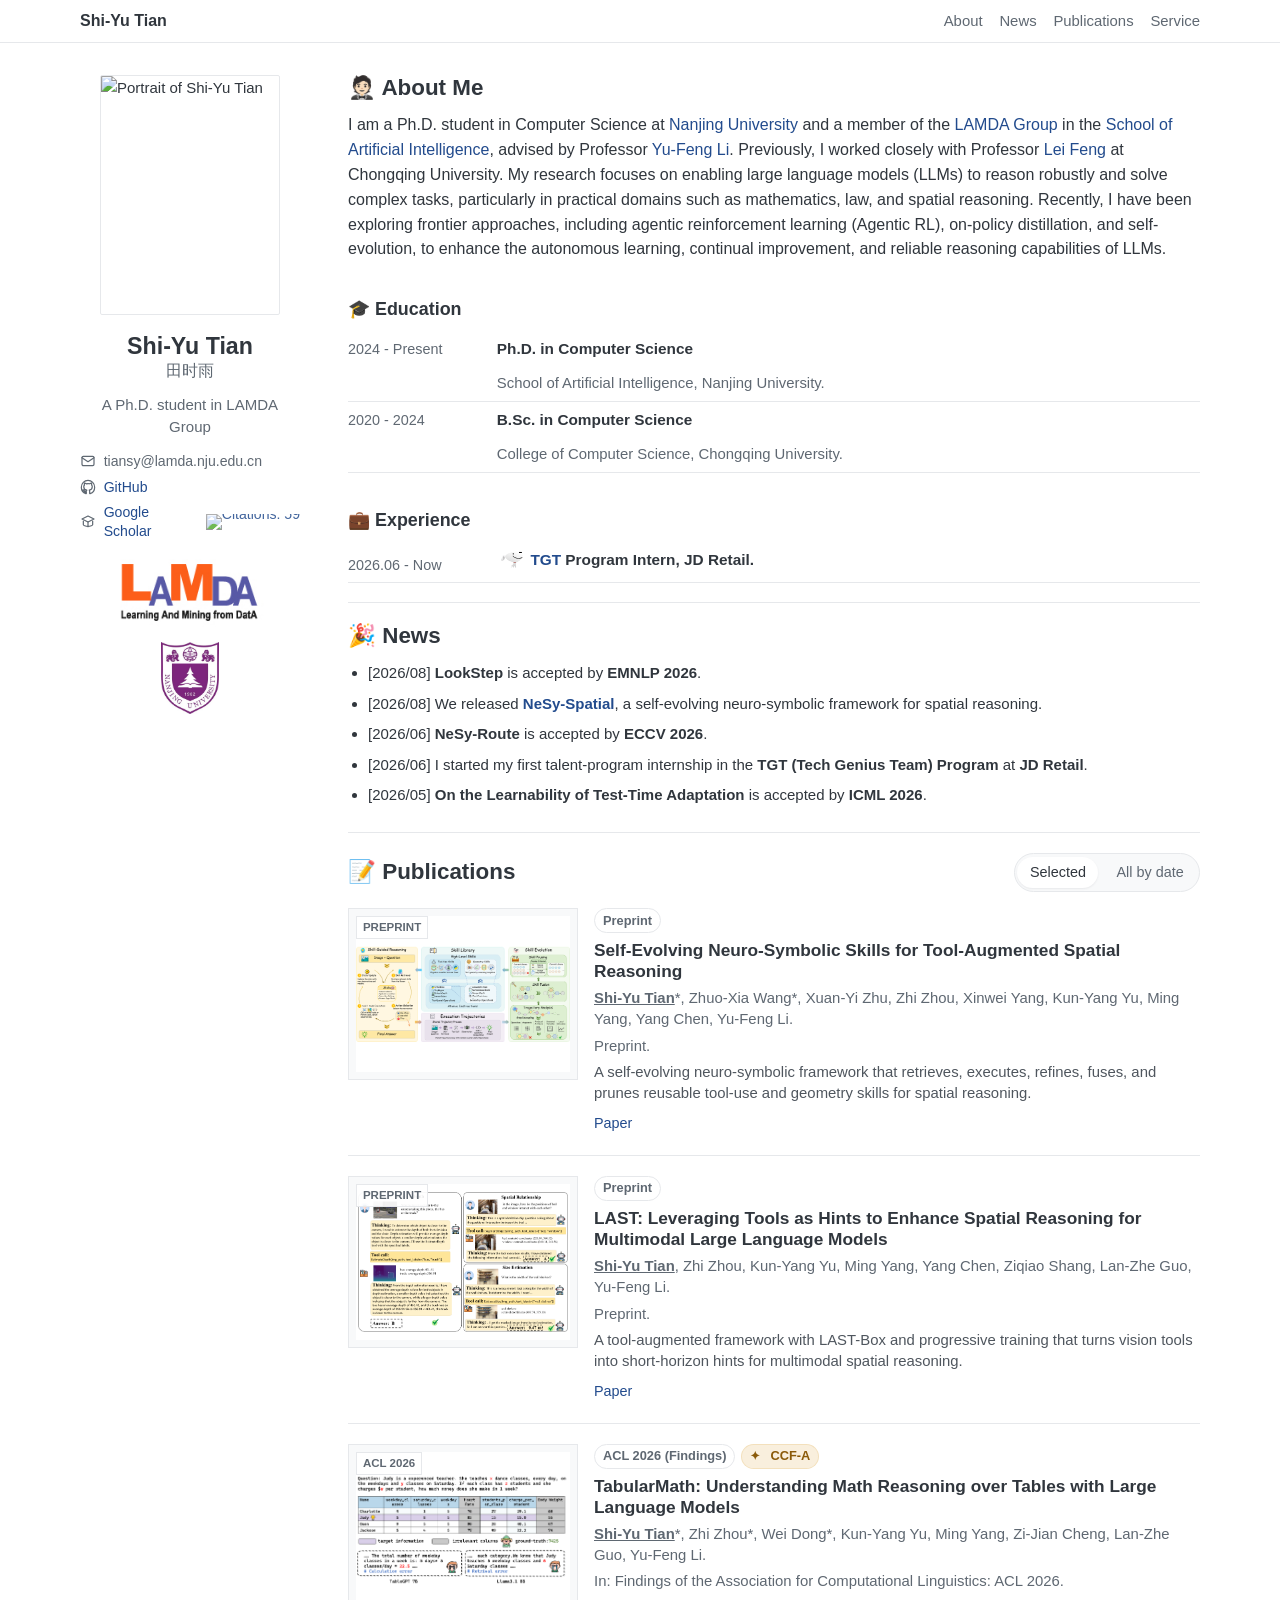
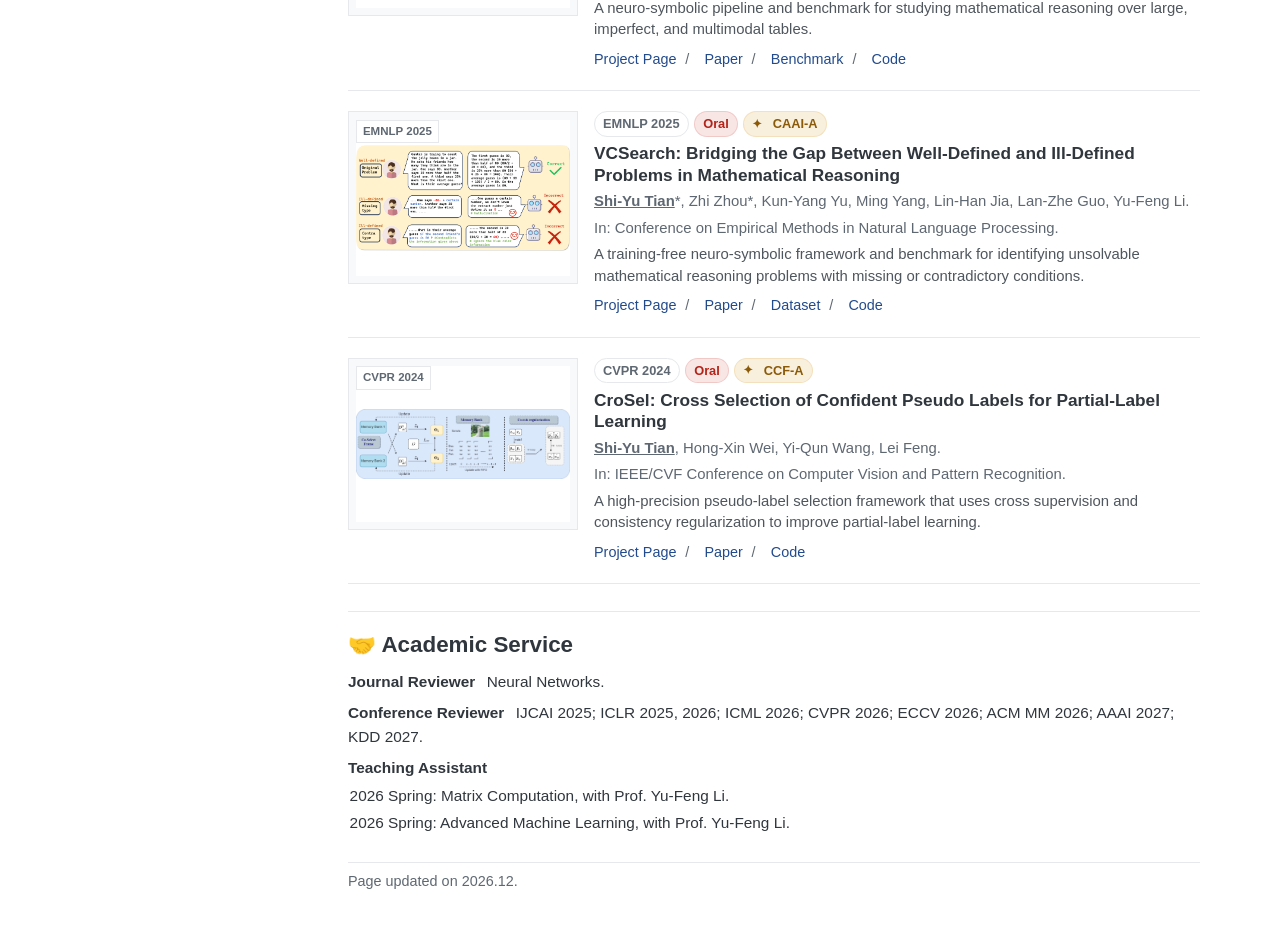
==== commit 9c82a94f: "Add LookStep EMNLP 2026 publication" ====
--- a/index.html
+++ b/index.html
@@ -1776,6 +1776,7 @@
       </div>
       <div class="plain-panel news-panel fade-up" style="--delay: 30ms;">
         <ul class="news-list">
+          <li>[2026/08] <span class="news-icon" aria-hidden="true">&#10022;</span><b>LookStep</b> is accepted by <b>EMNLP 2026</b>.</li>
           <li>[2026/08] We released <a href="https://arxiv.org/abs/2608.07955" target="_blank" rel="noreferrer"><b>NeSy-Spatial</b></a>, a self-evolving neuro-symbolic framework for spatial reasoning.</li>
           <li>[2026/06] <span class="news-icon" aria-hidden="true">&#10022;</span><b>NeSy-Route</b> is accepted by <b>ECCV 2026</b>.</li>
           <li>[2026/06] I started my first talent-program internship in the <b>TGT (Tech Genius Team) Program</b> at <b>JD Retail</b>.</li>
@@ -1855,11 +1856,11 @@
     </section>
 
     <footer class="footer">
-      Page updated on 2025.06.
+      Page updated on <time data-page-updated></time>.
     </footer>
     </div>
   </main>
-  <script src="./assets/data/publications.js?v=20260811-nesy-spatial"></script>
-  <script src="./assets/js/site-render.js?v=20260618-paper-links"></script>
+  <script src="./assets/data/publications.js?v=20260903-lookstep"></script>
+  <script src="./assets/js/site-render.js?v=20260903-page-updated"></script>
 </body>
 </html>
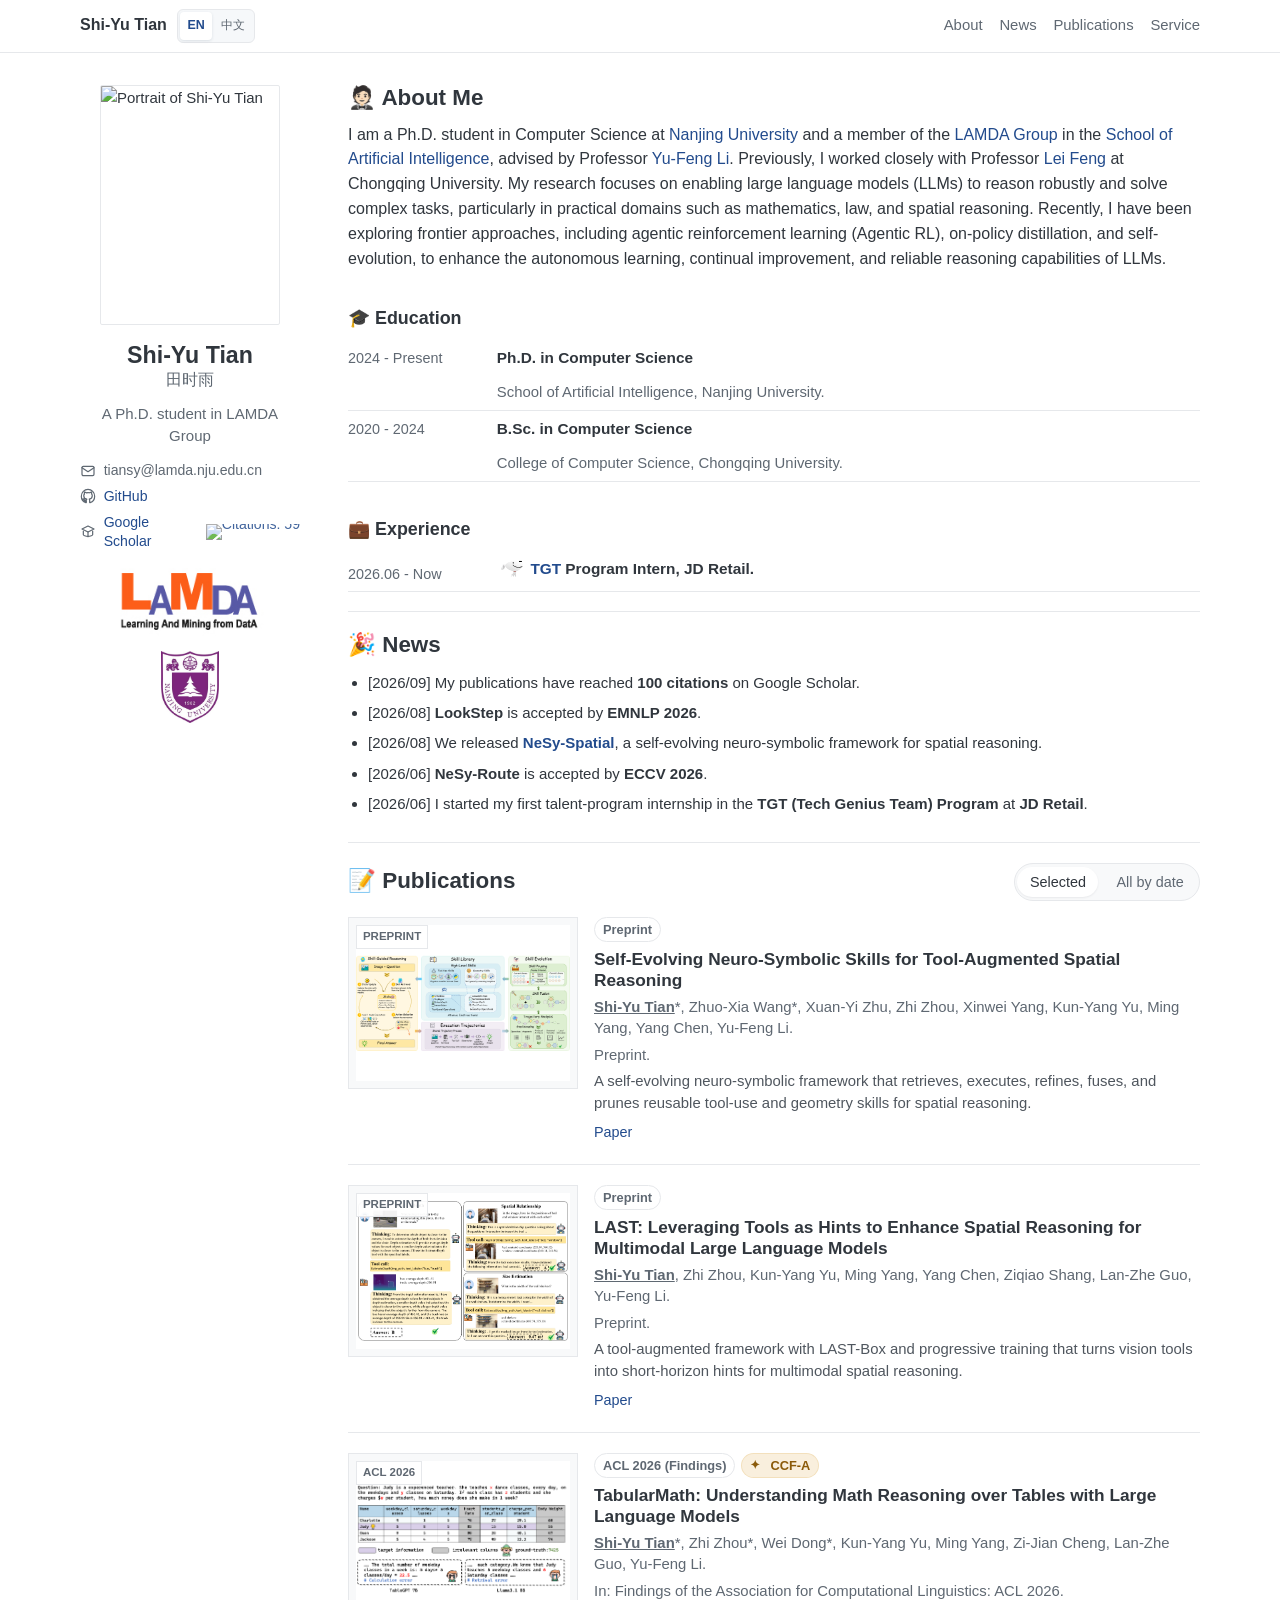
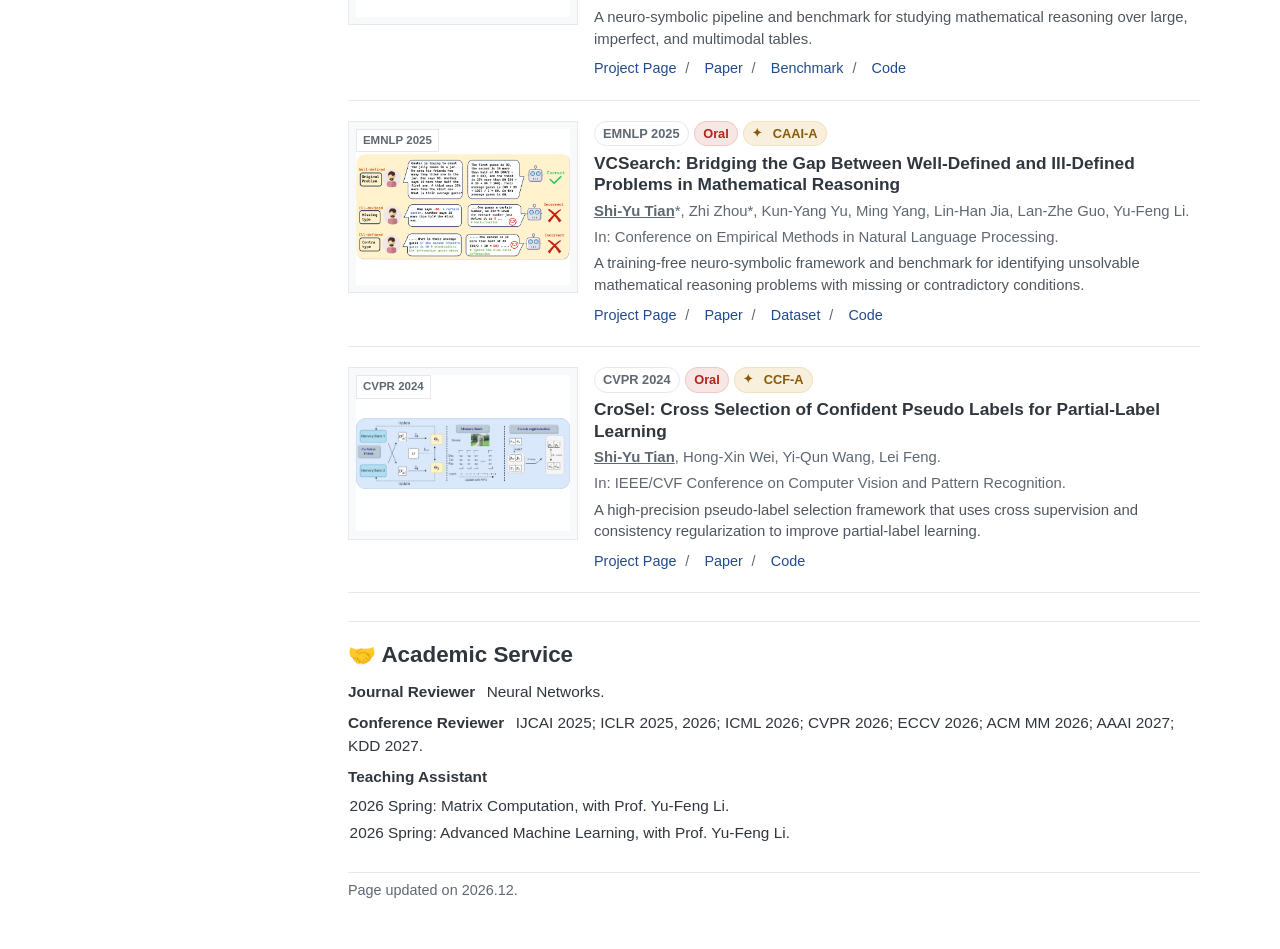
==== commit 68d74eb9: "Add Chinese homepage with English-first language switch" ====
--- a/index.html
+++ b/index.html
@@ -3,9 +3,10 @@
 <head>
   <meta charset="utf-8">
   <meta name="viewport" content="width=device-width, initial-scale=1">
-  <title>Shi-Yu Tian | Homepage</title>
+  <title data-i18n="home.documentTitle">Shi-Yu Tian | Homepage</title>
   <meta
     name="description"
+    data-i18n-content="home.description"
     content="Shi-Yu Tian, Ph.D. student at LAMDA Group, Nanjing University. Research interests include spatial intelligence, neuro-symbolic AI, and trustworthy AI."
   >
   <style>
@@ -1663,19 +1664,26 @@
 
     }
   </style>
+  <link rel="stylesheet" href="./assets/css/i18n.css?v=20261004">
 </head>
-<body>
+<body data-page="home">
   <header class="topbar">
     <div class="shell topbar-inner">
-      <a class="brand" href="#top">
-        <span class="brand-mark">SY</span>
-        <span class="brand-name">Shi-Yu Tian</span>
-      </a>
-      <nav class="nav">
-        <a href="#about">About</a>
-        <a href="#news">News</a>
-        <a href="#publications">Publications</a>
-        <a href="#service">Service</a>
+      <div class="brand-group">
+        <a class="brand" href="#top">
+          <span class="brand-mark">SY</span>
+          <span class="brand-name">Shi-Yu Tian</span>
+        </a>
+        <div class="language-switch" role="group" aria-label="Language / 语言" hidden>
+          <button type="button" data-language="en" aria-pressed="true" lang="en">EN</button>
+          <button type="button" data-language="zh" aria-pressed="false" lang="zh-CN">中文</button>
+        </div>
+      </div>
+      <nav class="nav" aria-label="Main navigation" data-i18n-aria-label="nav.label">
+        <a href="#about" data-i18n="nav.about">About</a>
+        <a href="#news" data-i18n="nav.news">News</a>
+        <a href="#publications" data-i18n="nav.publications">Publications</a>
+        <a href="#service" data-i18n="nav.service">Service</a>
       </nav>
     </div>
   </header>
@@ -1683,10 +1691,10 @@
   <main class="shell site-layout" id="top">
     <aside class="panel profile-panel fade-up" id="about" style="--delay: 40ms;">
         <div class="portrait-frame">
-          <img src="./src/tiansy.jpg" alt="Portrait of Shi-Yu Tian">
+          <img src="./src/tiansy.jpg" alt="Portrait of Shi-Yu Tian" data-i18n-alt="profile.portrait">
         </div>
         <h1 class="hero-name">Shi-Yu Tian<span>&#30000;&#26102;&#38632;</span></h1>
-        <div class="profile-caption">A Ph.D. student in LAMDA Group</div>
+        <div class="profile-caption" data-i18n="profile.caption">A Ph.D. student in LAMDA Group</div>
         <div class="identity-list">
           <div class="identity-item">
             <svg class="identity-icon" viewBox="0 0 24 24" fill="none" stroke="currentColor" stroke-width="1.8" stroke-linecap="round" stroke-linejoin="round" aria-hidden="true">
@@ -1709,7 +1717,7 @@
             </svg>
             <span class="scholar-links">
               <a href="https://scholar.google.com/citations?user=2UwjVasAAAAJ" target="_blank" rel="noreferrer">Google Scholar</a>
-              <a class="citation-badge" href="https://scholar.google.com/citations?user=2UwjVasAAAAJ" target="_blank" rel="noreferrer" aria-label="Google Scholar citation count">
+              <a class="citation-badge" href="https://scholar.google.com/citations?user=2UwjVasAAAAJ" target="_blank" rel="noreferrer" aria-label="Google Scholar citation count" data-i18n-aria-label="profile.scholarCount">
                 <img id="scholar-total-citations" src="https://img.shields.io/endpoint?url=https%3A%2F%2Fraw.githubusercontent.com%2Fjokersio-tsy%2Fjokersio-tsy.github.io%2Fgoogle-scholar-stats%2Fgs_data_shieldsio.json&logo=Google%20Scholar&labelColor=f6f6f6&color=9cf&style=flat&label=citations" alt="Google Scholar citations">
               </a>
             </span>
@@ -1717,18 +1725,18 @@
         </div>
         <div class="logo-grid">
           <div class="logo-card">
-            <img src="./src/lamda.jpg" alt="LAMDA Group logo">
+            <img src="./src/lamda.jpg" alt="LAMDA Group logo" data-i18n-alt="profile.lamdaLogo">
           </div>
           <div class="logo-card">
-            <img src="./src/nju.jpg" alt="Nanjing University logo">
+            <img src="./src/nju.jpg" alt="Nanjing University logo" data-i18n-alt="profile.njuLogo">
           </div>
         </div>
     </aside>
 
     <div class="content-flow">
       <section class="panel intro-panel fade-up" style="--delay: 120ms;">
-        <h2 class="section-title">🤵🏻 About Me</h2>
-        <p class="lede">
+        <h2 class="section-title" data-i18n="about.title">🤵🏻 About Me</h2>
+        <p class="lede" data-i18n="about.text">
           I am a Ph.D. student in Computer Science at <a href="https://www.nju.edu.cn/" target="_blank" rel="noreferrer">Nanjing University</a>
           and a member of the <a href="https://www.lamda.nju.edu.cn/" target="_blank" rel="noreferrer">LAMDA Group</a> in the
           <a href="https://ai.nju.edu.cn/" target="_blank" rel="noreferrer">School of Artificial Intelligence</a>, advised by Professor
@@ -1740,30 +1748,30 @@
           improvement, and reliable reasoning capabilities of LLMs.
         </p>
         <div class="education-block">
-          <h3 class="education-title">🎓 Education</h3>
+          <h3 class="education-title" data-i18n="education.title">🎓 Education</h3>
           <div class="education-list">
             <div class="edu-item">
-              <div class="edu-period">2024 - Present</div>
-              <div class="edu-degree">Ph.D. in Computer Science</div>
-              <div class="edu-meta">School of Artificial Intelligence, Nanjing University.</div>
+              <div class="edu-period" data-i18n="education.phdPeriod">2024 - Present</div>
+              <div class="edu-degree" data-i18n="education.phdDegree">Ph.D. in Computer Science</div>
+              <div class="edu-meta" data-i18n="education.phdSchool">School of Artificial Intelligence, Nanjing University.</div>
             </div>
             <div class="edu-item">
               <div class="edu-period">2020 - 2024</div>
-              <div class="edu-degree">B.Sc. in Computer Science</div>
-              <div class="edu-meta">College of Computer Science, Chongqing University.</div>
+              <div class="edu-degree" data-i18n="education.bachelorDegree">B.Sc. in Computer Science</div>
+              <div class="edu-meta" data-i18n="education.bachelorSchool">College of Computer Science, Chongqing University.</div>
             </div>
           </div>
         </div>
         <div class="education-block">
-          <h3 class="education-title">💼 Experience</h3>
+          <h3 class="education-title" data-i18n="experience.title">💼 Experience</h3>
           <div class="education-list">
             <div class="edu-item experience-item">
-              <div class="edu-period">2026.06 - Now</div>
+              <div class="edu-period" data-i18n="experience.period">2026.06 - Now</div>
               <div class="edu-degree experience-line">
                 <span class="jd-dog-icon" aria-hidden="true">
                   <img src="./src/jd-dog.svg" alt="">
                 </span>
-                <span><a href="https://campus.jd.com/#/talentProject" target="_blank" rel="noreferrer">TGT</a> Program Intern, JD Retail.</span>
+                <span data-i18n="experience.jd"><a href="https://campus.jd.com/#/talentProject" target="_blank" rel="noreferrer">TGT</a> Program Intern, JD Retail.</span>
               </div>
             </div>
           </div>
@@ -1772,32 +1780,33 @@
 
     <section class="section" id="news">
       <div class="section-head">
-        <h2 class="section-title">🎉 News</h2>
+        <h2 class="section-title" data-i18n="news.title">🎉 News</h2>
       </div>
       <div class="plain-panel news-panel fade-up" style="--delay: 30ms;">
         <ul class="news-list">
-          <li>[2026/08] <span class="news-icon" aria-hidden="true">&#10022;</span><b>LookStep</b> is accepted by <b>EMNLP 2026</b>.</li>
-          <li>[2026/08] We released <a href="https://arxiv.org/abs/2608.07955" target="_blank" rel="noreferrer"><b>NeSy-Spatial</b></a>, a self-evolving neuro-symbolic framework for spatial reasoning.</li>
-          <li>[2026/06] <span class="news-icon" aria-hidden="true">&#10022;</span><b>NeSy-Route</b> is accepted by <b>ECCV 2026</b>.</li>
-          <li>[2026/06] I started my first talent-program internship in the <b>TGT (Tech Genius Team) Program</b> at <b>JD Retail</b>.</li>
-          <li>[2026/05] <span class="news-icon" aria-hidden="true">&#10022;</span><b>On the Learnability of Test-Time Adaptation</b> is accepted by <b>ICML 2026</b>.</li>
-          <li>[2026/04] <span class="news-icon" aria-hidden="true">&#10022;</span><b>TabularMath</b> is accepted by <b>ACL 2026</b>.</li>
-          <li>[2026/04] We released the <a href="https://arxiv.org/abs/2604.09712" target="_blank" rel="noreferrer">LAST</a> paper, a tool-augmented framework for spatial reasoning.</li>
-          <li>[2025/08] <span class="news-icon" aria-hidden="true">&#10022;</span><b>VCSearch</b> is accepted by <b>EMNLP 2025 (Oral)</b>.</li>
-          <li>[2025/06] We released the <a href="https://huggingface.co/datasets/kevin715/PMC" target="_blank" rel="noreferrer">PMC</a> benchmark of VCSearch.</li>
-          <li>[2025/05] We released <a href="https://huggingface.co/datasets/kevin715/TabularGSM" target="_blank" rel="noreferrer">TabularMath</a>, a reasoning-intensive table QA benchmark.</li>
-          <li>[2024/12] One paper is accepted by <b>Frontiers of Computer Science</b>.</li>
-          <li>[2024/02] <span class="news-icon" aria-hidden="true">&#10022;</span><b>CroSel</b> is accepted by <b>CVPR 2024 (Oral)</b>.</li>
+          <li data-i18n="news.citations">[2026/09] <span class="news-icon" aria-hidden="true">&#10022;</span>My publications have reached <b>100 citations</b> on Google Scholar.</li>
+          <li data-i18n="news.lookstep">[2026/08] <span class="news-icon" aria-hidden="true">&#10022;</span><b>LookStep</b> is accepted by <b>EMNLP 2026</b>.</li>
+          <li data-i18n="news.nesySpatial">[2026/08] We released <a href="https://arxiv.org/abs/2608.07955" target="_blank" rel="noreferrer"><b>NeSy-Spatial</b></a>, a self-evolving neuro-symbolic framework for spatial reasoning.</li>
+          <li data-i18n="news.nesyRoute">[2026/06] <span class="news-icon" aria-hidden="true">&#10022;</span><b>NeSy-Route</b> is accepted by <b>ECCV 2026</b>.</li>
+          <li data-i18n="news.jd">[2026/06] I started my first talent-program internship in the <b>TGT (Tech Genius Team) Program</b> at <b>JD Retail</b>.</li>
+          <li data-i18n="news.tta">[2026/05] <span class="news-icon" aria-hidden="true">&#10022;</span><b>On the Learnability of Test-Time Adaptation</b> is accepted by <b>ICML 2026</b>.</li>
+          <li data-i18n="news.tabularmath">[2026/04] <span class="news-icon" aria-hidden="true">&#10022;</span><b>TabularMath</b> is accepted by <b>ACL 2026</b>.</li>
+          <li data-i18n="news.last">[2026/04] We released the <a href="https://arxiv.org/abs/2604.09712" target="_blank" rel="noreferrer">LAST</a> paper, a tool-augmented framework for spatial reasoning.</li>
+          <li data-i18n="news.vcsearch">[2025/08] <span class="news-icon" aria-hidden="true">&#10022;</span><b>VCSearch</b> is accepted by <b>EMNLP 2025 (Oral)</b>.</li>
+          <li data-i18n="news.pmc">[2025/06] We released the <a href="https://huggingface.co/datasets/kevin715/PMC" target="_blank" rel="noreferrer">PMC</a> benchmark of VCSearch.</li>
+          <li data-i18n="news.tabularBenchmark">[2025/05] We released <a href="https://huggingface.co/datasets/kevin715/TabularGSM" target="_blank" rel="noreferrer">TabularMath</a>, a reasoning-intensive table QA benchmark.</li>
+          <li data-i18n="news.fcs">[2024/12] One paper is accepted by <b>Frontiers of Computer Science</b>.</li>
+          <li data-i18n="news.crosel">[2024/02] <span class="news-icon" aria-hidden="true">&#10022;</span><b>CroSel</b> is accepted by <b>CVPR 2024 (Oral)</b>.</li>
         </ul>
       </div>
     </section>
 
     <section class="section" id="publications">
       <div class="section-head">
-        <h2 class="section-title">📝 Publications</h2>
-        <div class="publication-tabs" role="tablist" aria-label="Publication view">
-          <button class="publication-tab is-active" type="button" role="tab" aria-selected="true" aria-controls="selected-publications-panel" data-publication-view="selected">Selected</button>
-          <button class="publication-tab" type="button" role="tab" aria-selected="false" aria-controls="all-publications-panel" data-publication-view="all">All by date</button>
+        <h2 class="section-title" data-i18n="publications.title">📝 Publications</h2>
+        <div class="publication-tabs" role="tablist" aria-label="Publication view" data-i18n-aria-label="publications.view">
+          <button class="publication-tab is-active" type="button" role="tab" aria-selected="true" aria-controls="selected-publications-panel" data-publication-view="selected" data-i18n="publications.selected">Selected</button>
+          <button class="publication-tab" type="button" role="tab" aria-selected="false" aria-controls="all-publications-panel" data-publication-view="all" data-i18n="publications.all">All by date</button>
         </div>
       </div>
 
@@ -1806,15 +1815,15 @@
       </div>
       <div class="pub-group publication-panel" id="all-publications-panel" role="tabpanel" hidden>
         <div class="home-publication-group">
-          <h3 class="pub-group-title">Conference Papers</h3>
+          <h3 class="pub-group-title" data-i18n="publications.conference">Conference Papers</h3>
           <ol class="pub-list home-pub-list" id="home-conference-list"></ol>
         </div>
         <div class="home-publication-group">
-          <h3 class="pub-group-title">Journal Papers</h3>
+          <h3 class="pub-group-title" data-i18n="publications.journal">Journal Papers</h3>
           <ol class="pub-list home-pub-list" id="home-journal-list"></ol>
         </div>
         <div class="home-publication-group">
-          <h3 class="pub-group-title">Preprints and Workshop Papers</h3>
+          <h3 class="pub-group-title" data-i18n="publications.preprint">Preprints and Workshop Papers</h3>
           <ol class="pub-list home-pub-list" id="home-preprint-list"></ol>
         </div>
       </div>
@@ -1822,23 +1831,23 @@
 
     <section class="section" id="service">
       <div class="section-head">
-        <h2 class="section-title">🤝 Academic Service</h2>
+        <h2 class="section-title" data-i18n="service.title">🤝 Academic Service</h2>
       </div>
       <div class="plain-panel fade-up" style="--delay: 30ms;">
         <div class="service-list">
           <div class="service-item">
-            <strong>Journal Reviewer</strong>
+            <strong data-i18n="service.journal">Journal Reviewer</strong>
             Neural Networks.
           </div>
           <div class="service-item">
-            <strong>Conference Reviewer</strong>
+            <strong data-i18n="service.conference">Conference Reviewer</strong>
             IJCAI 2025; ICLR 2025, 2026; ICML 2026; CVPR 2026; ECCV 2026; ACM MM 2026; AAAI 2027; KDD 2027.
           </div>
           <div class="service-item">
-            <strong>Teaching Assistant</strong>
+            <strong data-i18n="service.teaching">Teaching Assistant</strong>
             <div class="service-lines">
-              <div>2026 Spring: Matrix Computation, with Prof. Yu-Feng Li.</div>
-              <div>2026 Spring: Advanced Machine Learning, with Prof. Yu-Feng Li.</div>
+              <div data-i18n="service.matrix">2026 Spring: Matrix Computation, with Prof. Yu-Feng Li.</div>
+              <div data-i18n="service.ml">2026 Spring: Advanced Machine Learning, with Prof. Yu-Feng Li.</div>
             </div>
           </div>
         </div>
@@ -1847,20 +1856,21 @@
 
     <section class="section is-hidden" id="citations">
       <div class="section-head">
-        <h2 class="section-title">📈 Citations</h2>
+        <h2 class="section-title" data-i18n="citations.title">📈 Citations</h2>
       </div>
       <div class="plain-panel citation-chart-panel fade-up" style="--delay: 30ms;">
-        <div class="citation-chart" id="citation-chart" aria-label="Google Scholar citations per year"></div>
+        <div class="citation-chart" id="citation-chart" aria-label="Google Scholar total citations by week" data-i18n-aria-label="citations.chartTitle"></div>
         <div class="citation-meta" id="citation-chart-meta"></div>
       </div>
     </section>
 
     <footer class="footer">
-      Page updated on <time data-page-updated></time>.
+      <span data-i18n="footer.updated">Page updated on </span><time data-page-updated></time><span data-i18n="footer.period">.</span>
     </footer>
     </div>
   </main>
-  <script src="./assets/data/publications.js?v=20260903-lookstep"></script>
-  <script src="./assets/js/site-render.js?v=20260903-page-updated"></script>
+  <script src="./assets/data/publications.js?v=20261004-i18n"></script>
+  <script src="./assets/js/i18n.js?v=20261004"></script>
+  <script src="./assets/js/site-render.js?v=20261004-i18n"></script>
 </body>
 </html>
--- a/assets/css/i18n.css
+++ b/assets/css/i18n.css
@@ -0,0 +1,77 @@
+.brand-group {
+  display: flex;
+  align-items: center;
+  flex-wrap: wrap;
+  gap: 0.65rem;
+}
+
+.brand-group .brand {
+  white-space: nowrap;
+}
+
+.language-switch {
+  display: inline-flex;
+  align-items: center;
+  padding: 2px;
+  gap: 2px;
+  border: 1px solid var(--line);
+  border-radius: 6px;
+  background: #f6f8fa;
+}
+
+.language-switch[hidden] {
+  display: none;
+}
+
+.language-switch button {
+  appearance: none;
+  border: 0;
+  border-radius: 4px;
+  padding: 0.2rem 0.45rem;
+  min-height: 28px;
+  background: transparent;
+  color: var(--muted);
+  font: inherit;
+  font-size: 0.78rem;
+  line-height: 1.4;
+  cursor: pointer;
+}
+
+.language-switch button[aria-pressed="true"] {
+  color: var(--accent);
+  background: #ffffff;
+  box-shadow: 0 1px 3px rgba(24, 50, 74, 0.12);
+  font-weight: 700;
+}
+
+.language-switch button:hover {
+  color: var(--accent);
+}
+
+.language-switch button:focus-visible {
+  outline: 2px solid var(--accent);
+  outline-offset: 2px;
+}
+
+html[lang="zh-CN"] {
+  --body: "Trebuchet MS", "Aptos", "Segoe UI", "PingFang SC", "Microsoft YaHei", Helvetica, Arial, sans-serif;
+  --display: var(--body);
+}
+
+html[lang="zh-CN"] .lede,
+html[lang="zh-CN"] .news-list,
+html[lang="zh-CN"] .service-lines,
+html[lang="zh-CN"] .paper-summary {
+  line-height: 1.8;
+}
+
+@media (max-width: 720px) {
+  .brand-group {
+    width: 100%;
+  }
+
+  .language-switch button {
+    min-height: 32px;
+    min-width: 38px;
+  }
+}
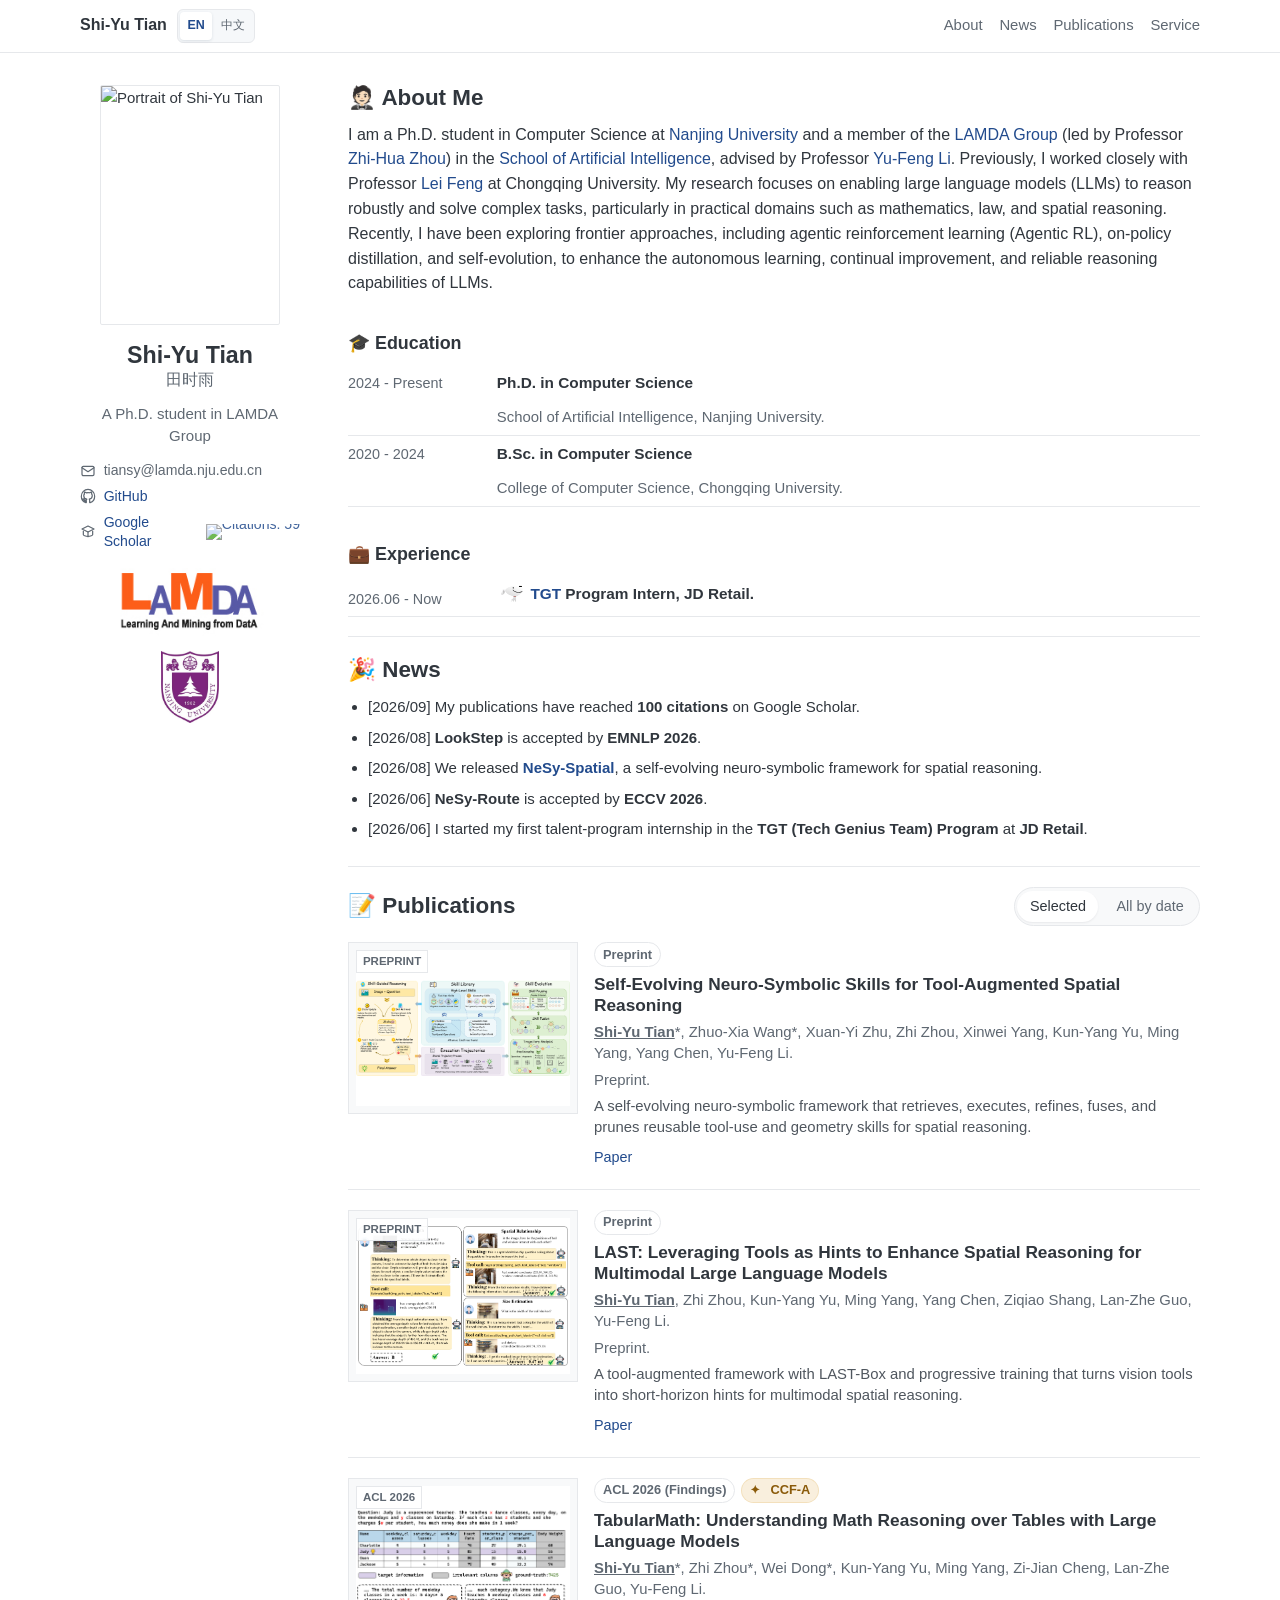
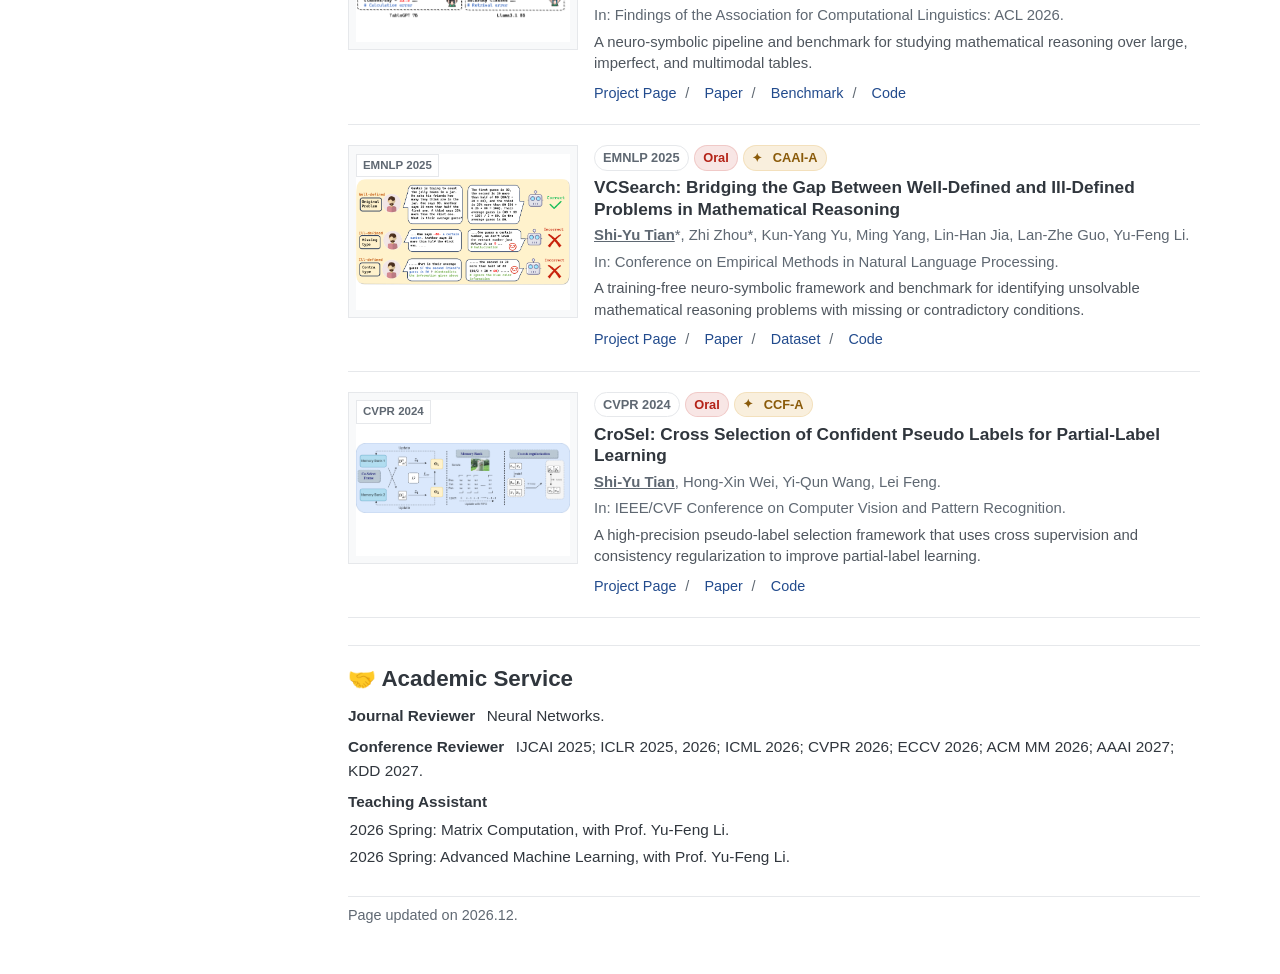
==== commit 12c3f355: "Add LAMDA group leadership to bilingual bio" ====
--- a/index.html
+++ b/index.html
@@ -1738,7 +1738,8 @@
         <h2 class="section-title" data-i18n="about.title">🤵🏻 About Me</h2>
         <p class="lede" data-i18n="about.text">
           I am a Ph.D. student in Computer Science at <a href="https://www.nju.edu.cn/" target="_blank" rel="noreferrer">Nanjing University</a>
-          and a member of the <a href="https://www.lamda.nju.edu.cn/" target="_blank" rel="noreferrer">LAMDA Group</a> in the
+          and a member of the <a href="https://www.lamda.nju.edu.cn/" target="_blank" rel="noreferrer">LAMDA Group</a>
+          (led by Professor <a href="http://cs.nju.edu.cn/zhouzh/" target="_blank" rel="noreferrer">Zhi-Hua Zhou</a>) in the
           <a href="https://ai.nju.edu.cn/" target="_blank" rel="noreferrer">School of Artificial Intelligence</a>, advised by Professor
           <a href="http://www.lamda.nju.edu.cn/liyf/" target="_blank" rel="noreferrer">Yu-Feng Li</a>. Previously, I worked closely with
           Professor <a href="https://lfeng1995.github.io/index.html" target="_blank" rel="noreferrer">Lei Feng</a> at Chongqing University.
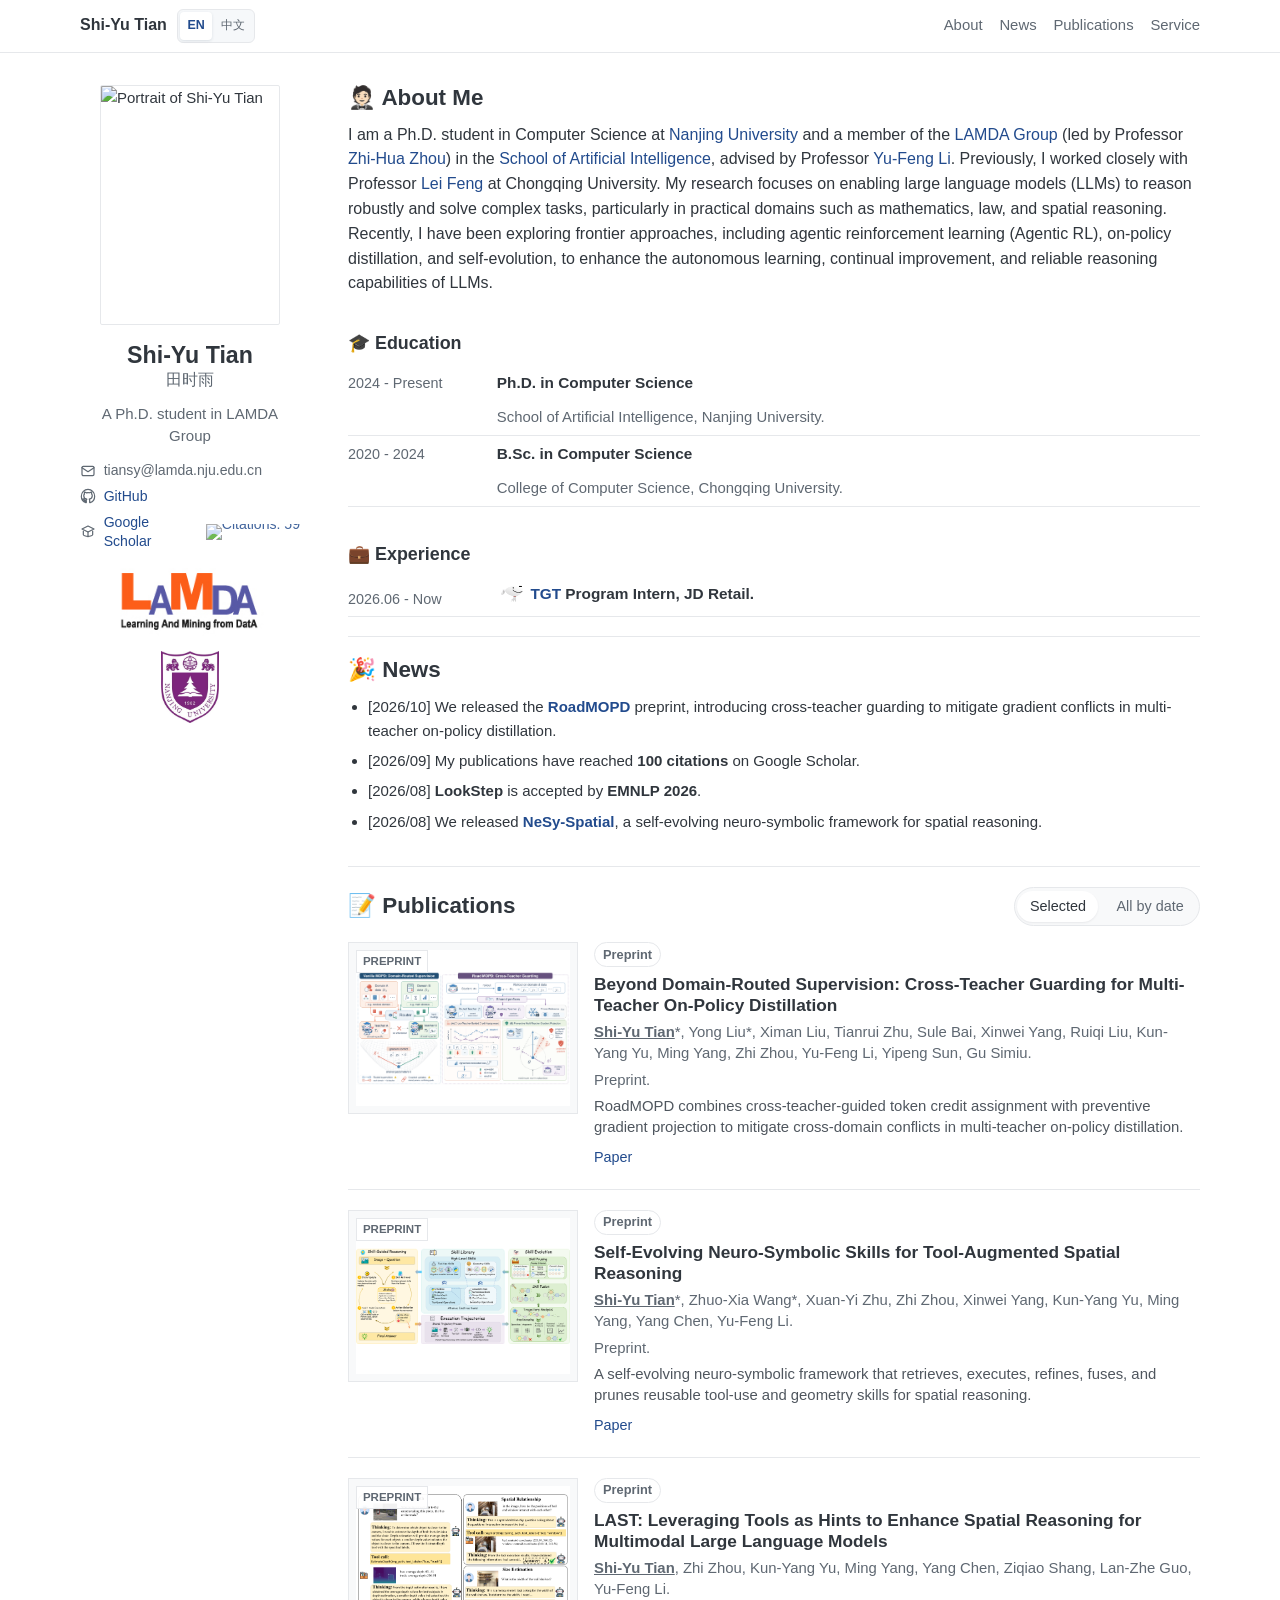
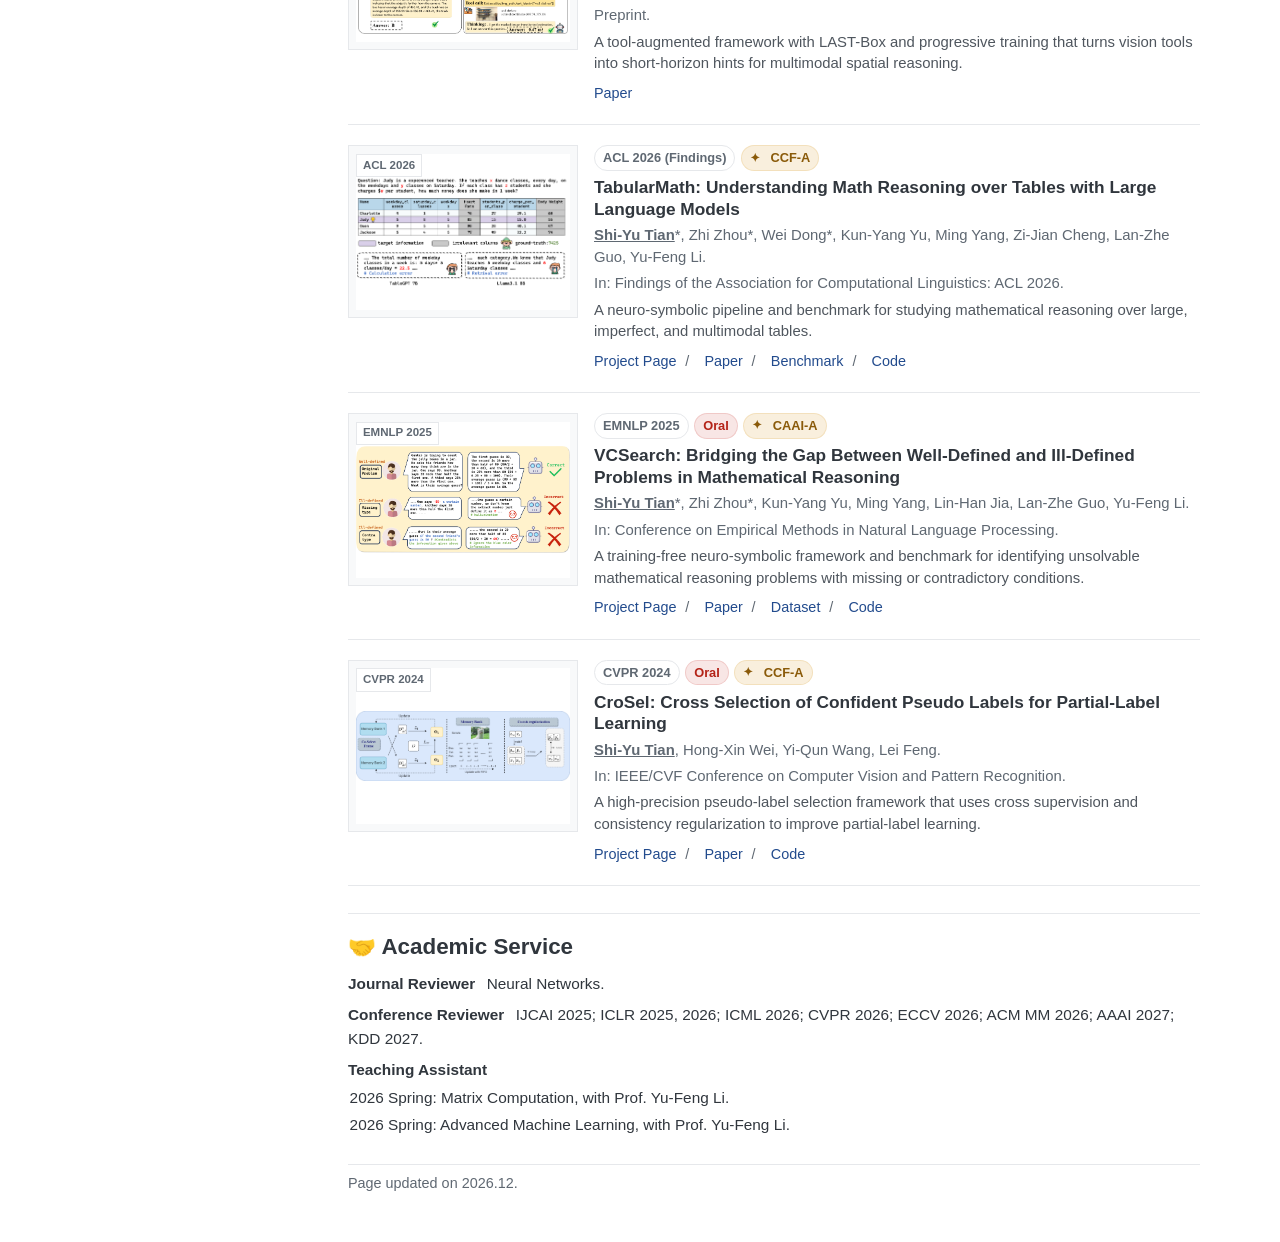
==== commit f8479475: "Add RoadMOPD preprint and bilingual news" ====
--- a/index.html
+++ b/index.html
@@ -1785,6 +1785,7 @@
       </div>
       <div class="plain-panel news-panel fade-up" style="--delay: 30ms;">
         <ul class="news-list">
+          <li data-i18n="news.roadmopd">[2026/10] We released the <a href="https://arxiv.org/abs/2610.13521" target="_blank" rel="noreferrer"><b>RoadMOPD</b></a> preprint, introducing cross-teacher guarding to mitigate gradient conflicts in multi-teacher on-policy distillation.</li>
           <li data-i18n="news.citations">[2026/09] <span class="news-icon" aria-hidden="true">&#10022;</span>My publications have reached <b>100 citations</b> on Google Scholar.</li>
           <li data-i18n="news.lookstep">[2026/08] <span class="news-icon" aria-hidden="true">&#10022;</span><b>LookStep</b> is accepted by <b>EMNLP 2026</b>.</li>
           <li data-i18n="news.nesySpatial">[2026/08] We released <a href="https://arxiv.org/abs/2608.07955" target="_blank" rel="noreferrer"><b>NeSy-Spatial</b></a>, a self-evolving neuro-symbolic framework for spatial reasoning.</li>
@@ -1870,8 +1871,8 @@
     </footer>
     </div>
   </main>
-  <script src="./assets/data/publications.js?v=20261004-i18n"></script>
-  <script src="./assets/js/i18n.js?v=20261004"></script>
+  <script src="./assets/data/publications.js?v=20261013-roadmopd"></script>
+  <script src="./assets/js/i18n.js?v=20261013-roadmopd"></script>
   <script src="./assets/js/site-render.js?v=20261004-i18n"></script>
 </body>
 </html>
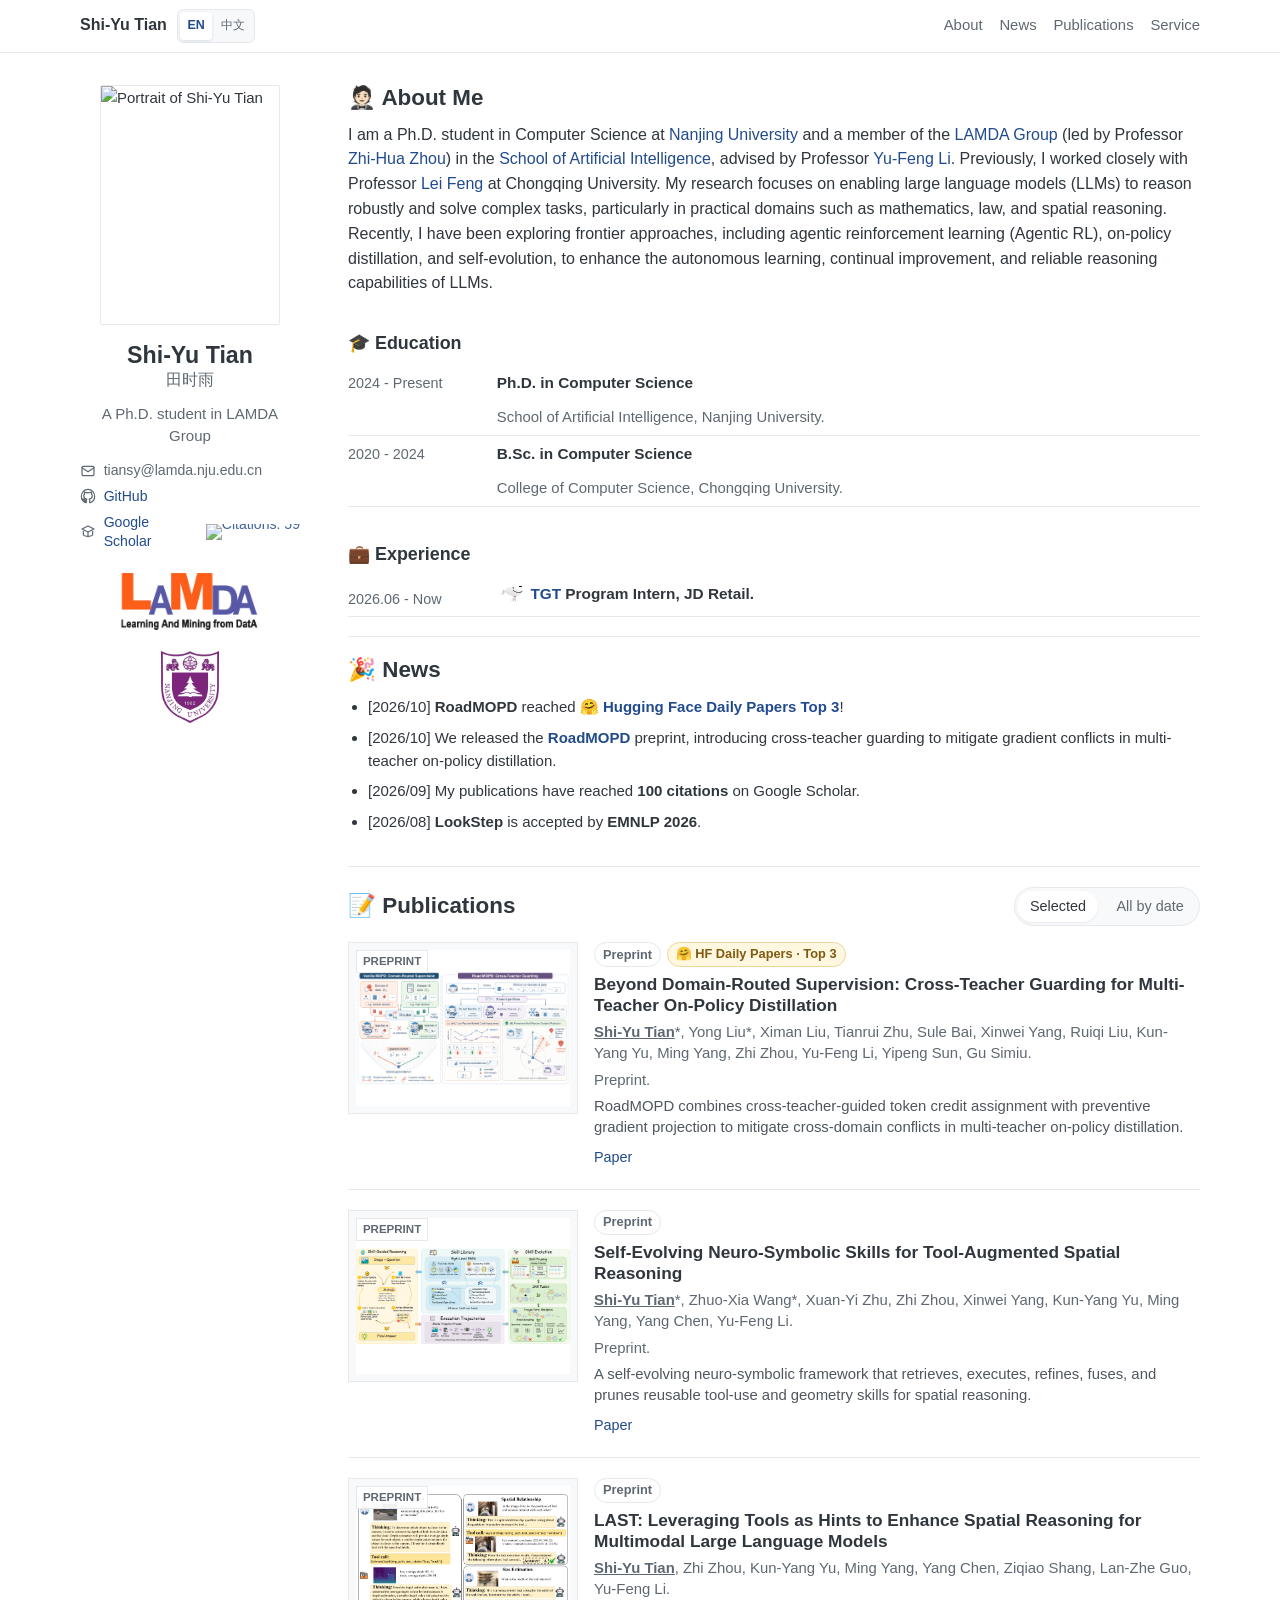
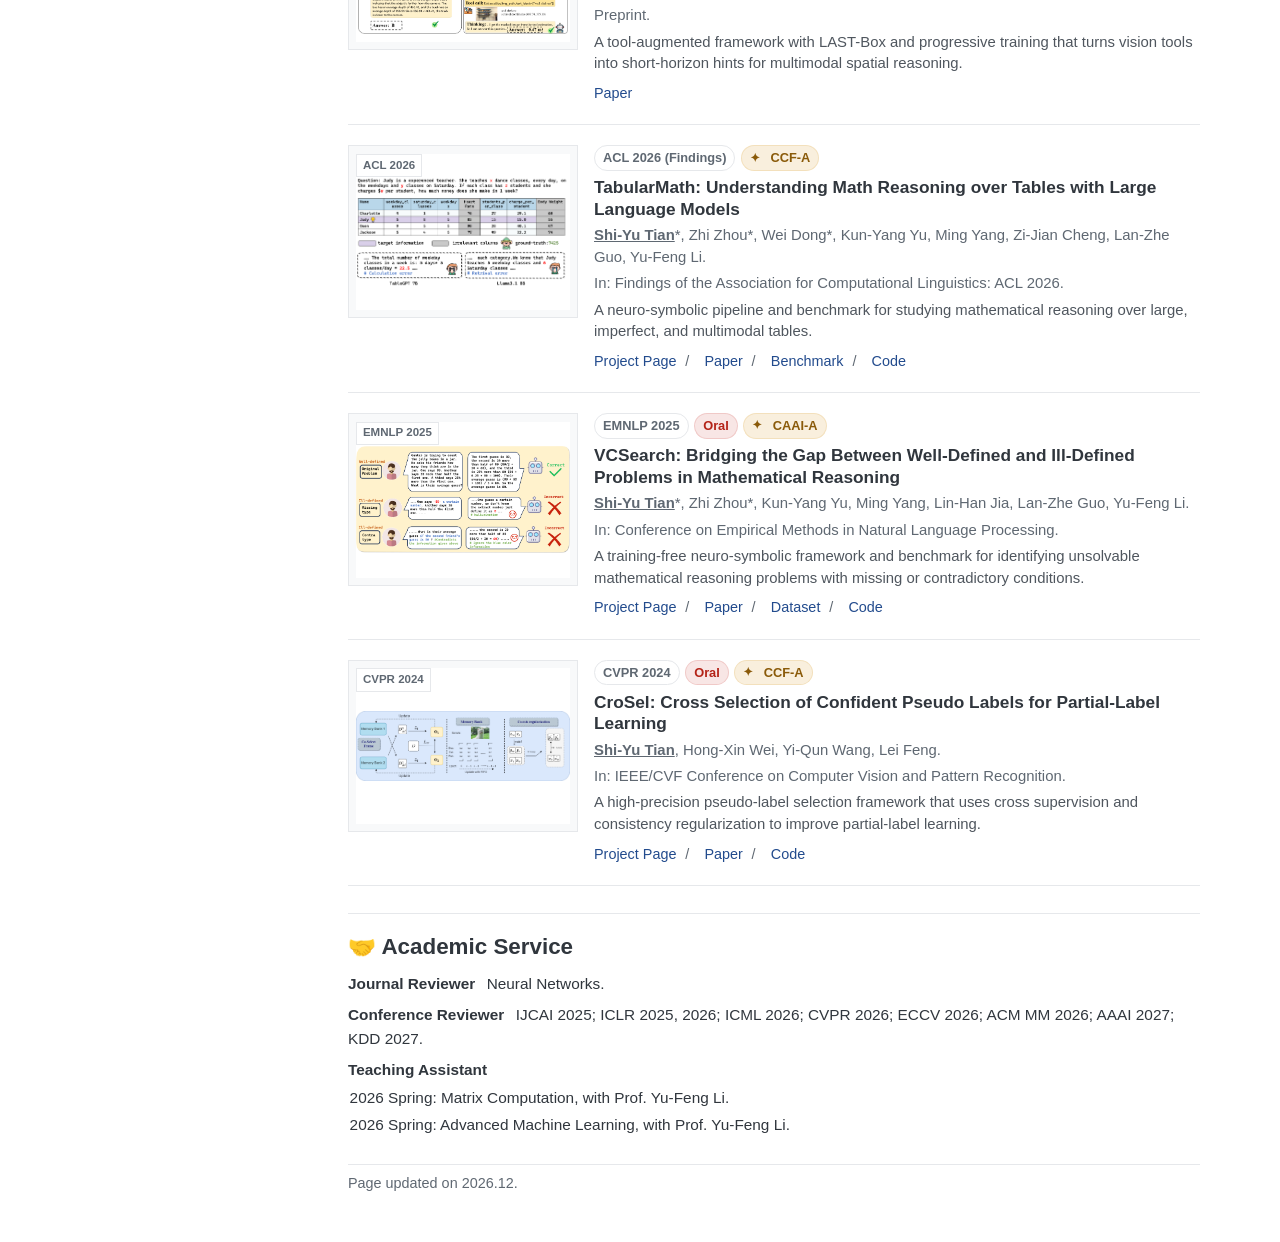
==== commit 86206a55: "Add RoadMOPD Hugging Face Daily Papers Top 3 recognition" ====
--- a/index.html
+++ b/index.html
@@ -1665,6 +1665,7 @@
     }
   </style>
   <link rel="stylesheet" href="./assets/css/i18n.css?v=20261004">
+  <link rel="stylesheet" href="./assets/css/publication-honors.css?v=20261016-hf-top3">
 </head>
 <body data-page="home">
   <header class="topbar">
@@ -1785,6 +1786,7 @@
       </div>
       <div class="plain-panel news-panel fade-up" style="--delay: 30ms;">
         <ul class="news-list">
+          <li data-i18n="news.roadmopdHf">[2026/10] <b>RoadMOPD</b> reached <a href="https://huggingface.co/papers/2610.13521" target="_blank" rel="noreferrer"><b>🤗 Hugging Face Daily Papers Top 3</b></a>!</li>
           <li data-i18n="news.roadmopd">[2026/10] We released the <a href="https://arxiv.org/abs/2610.13521" target="_blank" rel="noreferrer"><b>RoadMOPD</b></a> preprint, introducing cross-teacher guarding to mitigate gradient conflicts in multi-teacher on-policy distillation.</li>
           <li data-i18n="news.citations">[2026/09] <span class="news-icon" aria-hidden="true">&#10022;</span>My publications have reached <b>100 citations</b> on Google Scholar.</li>
           <li data-i18n="news.lookstep">[2026/08] <span class="news-icon" aria-hidden="true">&#10022;</span><b>LookStep</b> is accepted by <b>EMNLP 2026</b>.</li>
@@ -1871,8 +1873,8 @@
     </footer>
     </div>
   </main>
-  <script src="./assets/data/publications.js?v=20261013-roadmopd"></script>
-  <script src="./assets/js/i18n.js?v=20261013-roadmopd"></script>
-  <script src="./assets/js/site-render.js?v=20261004-i18n"></script>
+  <script src="./assets/data/publications.js?v=20261016-hf-top3"></script>
+  <script src="./assets/js/i18n.js?v=20261016-hf-top3"></script>
+  <script src="./assets/js/site-render.js?v=20261016-hf-top3"></script>
 </body>
 </html>
--- a/assets/css/publication-honors.css
+++ b/assets/css/publication-honors.css
@@ -0,0 +1,27 @@
+.publication-honor {
+  display: inline-flex;
+  align-items: center;
+  max-width: 100%;
+  min-height: 1.55rem;
+  padding: 0.12rem 0.5rem;
+  border: 1px solid #ecd79b;
+  border-radius: 999px;
+  background: #fff7df;
+  color: #805a10;
+  font-size: 0.8rem;
+  font-weight: 700;
+  line-height: 1.4;
+  text-decoration: none;
+}
+
+.publication-honor:hover {
+  background: #ffefc2;
+  color: #684609;
+  text-decoration: underline;
+  text-underline-offset: 2px;
+}
+
+.publication-honor:focus-visible {
+  outline: 2px solid #805a10;
+  outline-offset: 3px;
+}
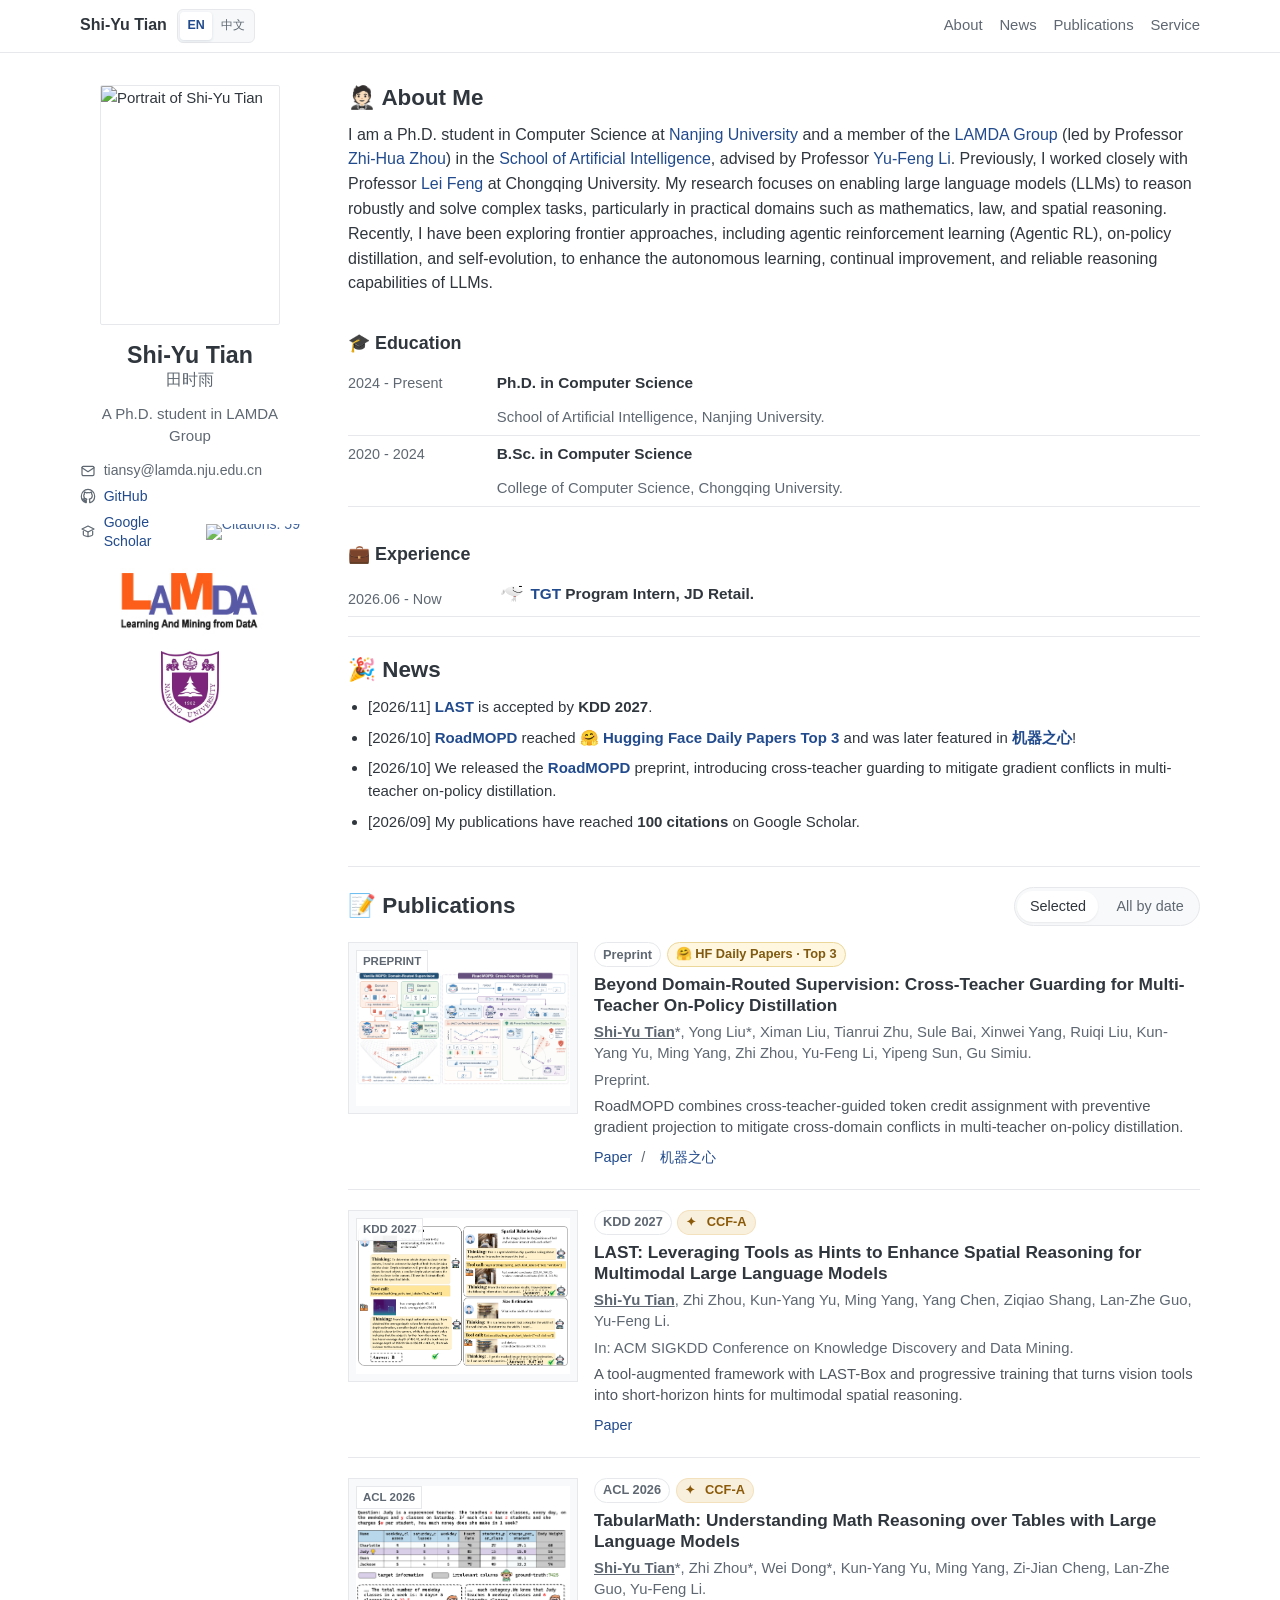
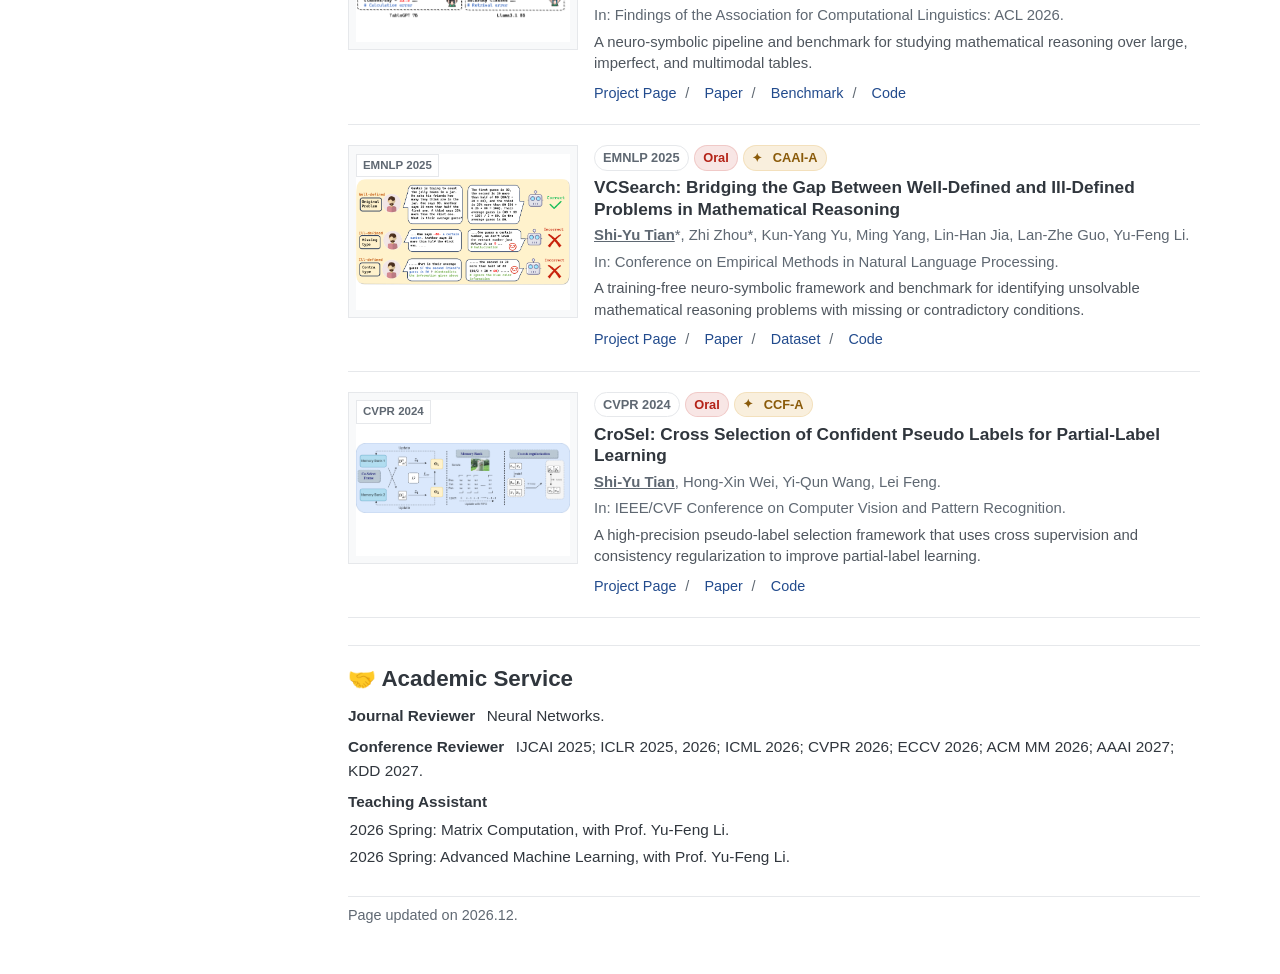
==== commit 5d990c1c: "Update publication highlights and homepage news" ====
--- a/index.html
+++ b/index.html
@@ -1786,21 +1786,21 @@
       </div>
       <div class="plain-panel news-panel fade-up" style="--delay: 30ms;">
         <ul class="news-list">
-          <li data-i18n="news.roadmopdHf">[2026/10] <b>RoadMOPD</b> reached <a href="https://huggingface.co/papers/2610.13521" target="_blank" rel="noreferrer"><b>🤗 Hugging Face Daily Papers Top 3</b></a>!</li>
+          <li data-i18n="news.lastKdd">[2026/11] <span class="news-icon" aria-hidden="true">&#10022;</span><a href="https://arxiv.org/abs/2604.09712" target="_blank" rel="noreferrer"><b>LAST</b></a> is accepted by <b>KDD 2027</b>.</li>
+          <li data-i18n="news.roadmopdHf">[2026/10] <a href="https://arxiv.org/abs/2610.13521" target="_blank" rel="noreferrer"><b>RoadMOPD</b></a> reached <a href="https://huggingface.co/papers/2610.13521" target="_blank" rel="noreferrer"><b>🤗 Hugging Face Daily Papers Top 3</b></a> and was later featured in <a href="https://www.jiqizhixin.com/articles/2026-11-02-8" target="_blank" rel="noreferrer"><b>机器之心</b></a>!</li>
           <li data-i18n="news.roadmopd">[2026/10] We released the <a href="https://arxiv.org/abs/2610.13521" target="_blank" rel="noreferrer"><b>RoadMOPD</b></a> preprint, introducing cross-teacher guarding to mitigate gradient conflicts in multi-teacher on-policy distillation.</li>
           <li data-i18n="news.citations">[2026/09] <span class="news-icon" aria-hidden="true">&#10022;</span>My publications have reached <b>100 citations</b> on Google Scholar.</li>
-          <li data-i18n="news.lookstep">[2026/08] <span class="news-icon" aria-hidden="true">&#10022;</span><b>LookStep</b> is accepted by <b>EMNLP 2026</b>.</li>
+          <li data-i18n="news.lookstep">[2026/08] <span class="news-icon" aria-hidden="true">&#10022;</span><a href="https://arxiv.org/abs/2609.02350" target="_blank" rel="noreferrer"><b>LookStep</b></a> is accepted by <b>EMNLP 2026</b>.</li>
           <li data-i18n="news.nesySpatial">[2026/08] We released <a href="https://arxiv.org/abs/2608.07955" target="_blank" rel="noreferrer"><b>NeSy-Spatial</b></a>, a self-evolving neuro-symbolic framework for spatial reasoning.</li>
-          <li data-i18n="news.nesyRoute">[2026/06] <span class="news-icon" aria-hidden="true">&#10022;</span><b>NeSy-Route</b> is accepted by <b>ECCV 2026</b>.</li>
+          <li data-i18n="news.nesyRoute">[2026/06] <span class="news-icon" aria-hidden="true">&#10022;</span><a href="https://arxiv.org/abs/2603.16307" target="_blank" rel="noreferrer"><b>NeSy-Route</b></a> is accepted by <b>ECCV 2026</b>.</li>
           <li data-i18n="news.jd">[2026/06] I started my first talent-program internship in the <b>TGT (Tech Genius Team) Program</b> at <b>JD Retail</b>.</li>
-          <li data-i18n="news.tta">[2026/05] <span class="news-icon" aria-hidden="true">&#10022;</span><b>On the Learnability of Test-Time Adaptation</b> is accepted by <b>ICML 2026</b>.</li>
-          <li data-i18n="news.tabularmath">[2026/04] <span class="news-icon" aria-hidden="true">&#10022;</span><b>TabularMath</b> is accepted by <b>ACL 2026</b>.</li>
+          <li data-i18n="news.tta">[2026/05] <span class="news-icon" aria-hidden="true">&#10022;</span><a href="https://arxiv.org/abs/2605.28057" target="_blank" rel="noreferrer"><b>On the Learnability of Test-Time Adaptation</b></a> is accepted by <b>ICML 2026</b>.</li>
+          <li data-i18n="news.tabularmath">[2026/04] <span class="news-icon" aria-hidden="true">&#10022;</span><a href="https://arxiv.org/abs/2505.19563" target="_blank" rel="noreferrer"><b>TabularMath</b></a> is accepted by <b>ACL 2026</b>.</li>
           <li data-i18n="news.last">[2026/04] We released the <a href="https://arxiv.org/abs/2604.09712" target="_blank" rel="noreferrer">LAST</a> paper, a tool-augmented framework for spatial reasoning.</li>
-          <li data-i18n="news.vcsearch">[2025/08] <span class="news-icon" aria-hidden="true">&#10022;</span><b>VCSearch</b> is accepted by <b>EMNLP 2025 (Oral)</b>.</li>
-          <li data-i18n="news.pmc">[2025/06] We released the <a href="https://huggingface.co/datasets/kevin715/PMC" target="_blank" rel="noreferrer">PMC</a> benchmark of VCSearch.</li>
-          <li data-i18n="news.tabularBenchmark">[2025/05] We released <a href="https://huggingface.co/datasets/kevin715/TabularGSM" target="_blank" rel="noreferrer">TabularMath</a>, a reasoning-intensive table QA benchmark.</li>
+          <li data-i18n="news.vcsearch">[2025/08] <span class="news-icon" aria-hidden="true">&#10022;</span><a href="https://arxiv.org/abs/2406.05055v2" target="_blank" rel="noreferrer"><b>VCSearch</b></a> is accepted by <b>EMNLP 2025 (Oral)</b>.</li>
+          <li data-i18n="news.tabularBenchmark">[2025/05] We released <a href="https://huggingface.co/datasets/kevin715/TabularGSM" target="_blank" rel="noreferrer"><b>TabularMath</b></a>, a reasoning-intensive table QA benchmark.</li>
           <li data-i18n="news.fcs">[2024/12] One paper is accepted by <b>Frontiers of Computer Science</b>.</li>
-          <li data-i18n="news.crosel">[2024/02] <span class="news-icon" aria-hidden="true">&#10022;</span><b>CroSel</b> is accepted by <b>CVPR 2024 (Oral)</b>.</li>
+          <li data-i18n="news.crosel">[2024/02] <span class="news-icon" aria-hidden="true">&#10022;</span><a href="./src/papers/CroSel_paper.pdf" target="_blank" rel="noreferrer"><b>CroSel</b></a> is accepted by <b>CVPR 2024 (Oral)</b>.</li>
         </ul>
       </div>
     </section>
@@ -1873,8 +1873,8 @@
     </footer>
     </div>
   </main>
-  <script src="./assets/data/publications.js?v=20261016-hf-top3"></script>
-  <script src="./assets/js/i18n.js?v=20261016-hf-top3"></script>
-  <script src="./assets/js/site-render.js?v=20261016-hf-top3"></script>
+  <script src="./assets/data/publications.js?v=20261114-selected-v2"></script>
+  <script src="./assets/js/i18n.js?v=20261114-news-v2"></script>
+  <script src="./assets/js/site-render.js?v=20261114-selected"></script>
 </body>
 </html>
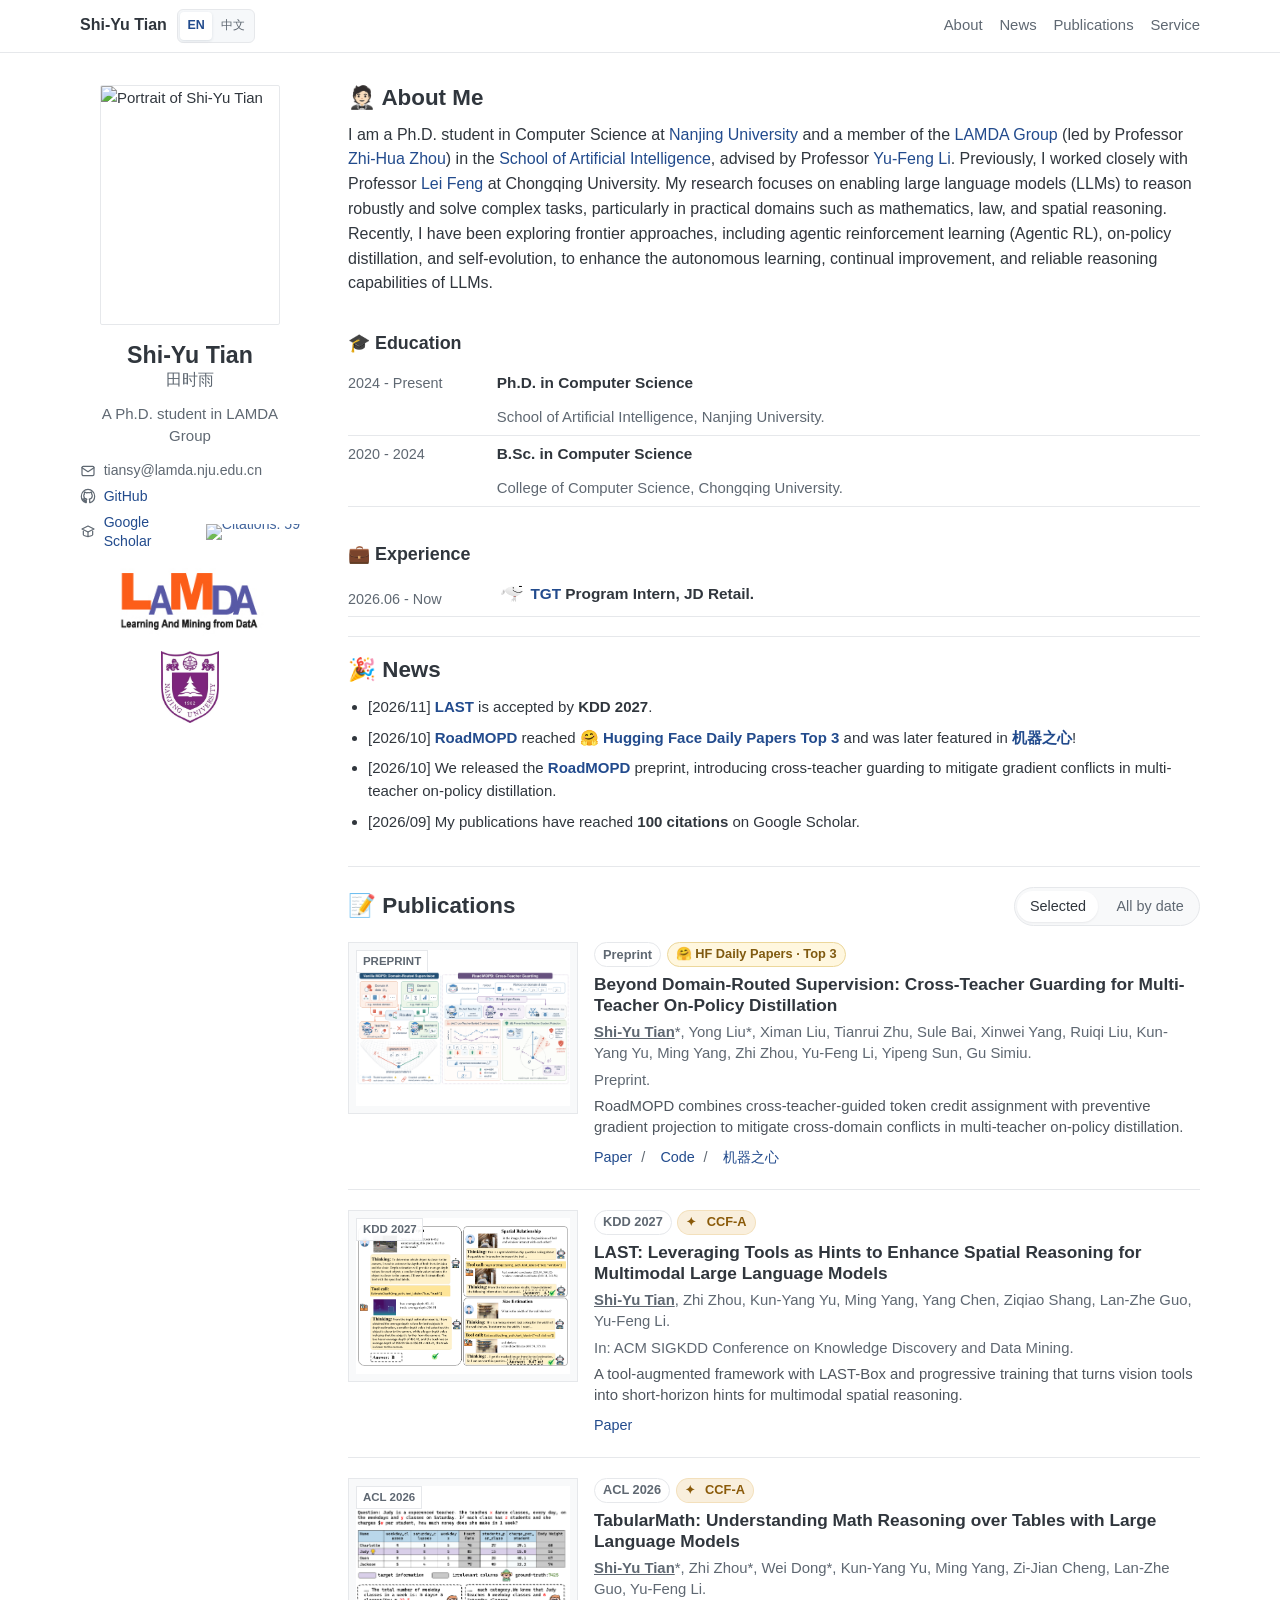
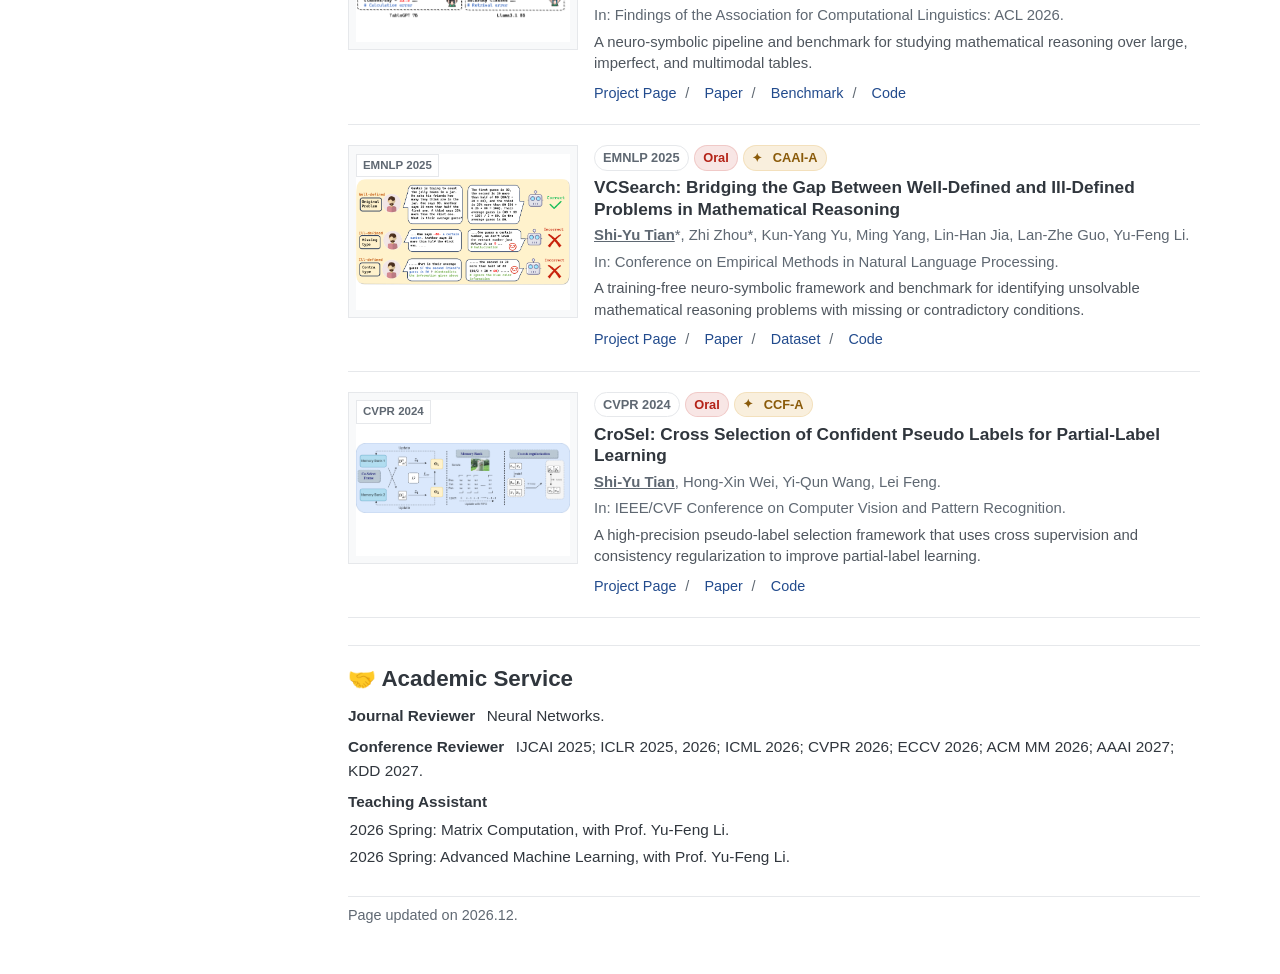
==== commit 52751b49: "Add RoadMOPD code link to homepage publications" ====
--- a/index.html
+++ b/index.html
@@ -1873,7 +1873,7 @@
     </footer>
     </div>
   </main>
-  <script src="./assets/data/publications.js?v=20261114-selected-v2"></script>
+  <script src="./assets/data/publications.js?v=20261119-roadmopd-code"></script>
   <script src="./assets/js/i18n.js?v=20261114-news-v2"></script>
   <script src="./assets/js/site-render.js?v=20261114-selected"></script>
 </body>
